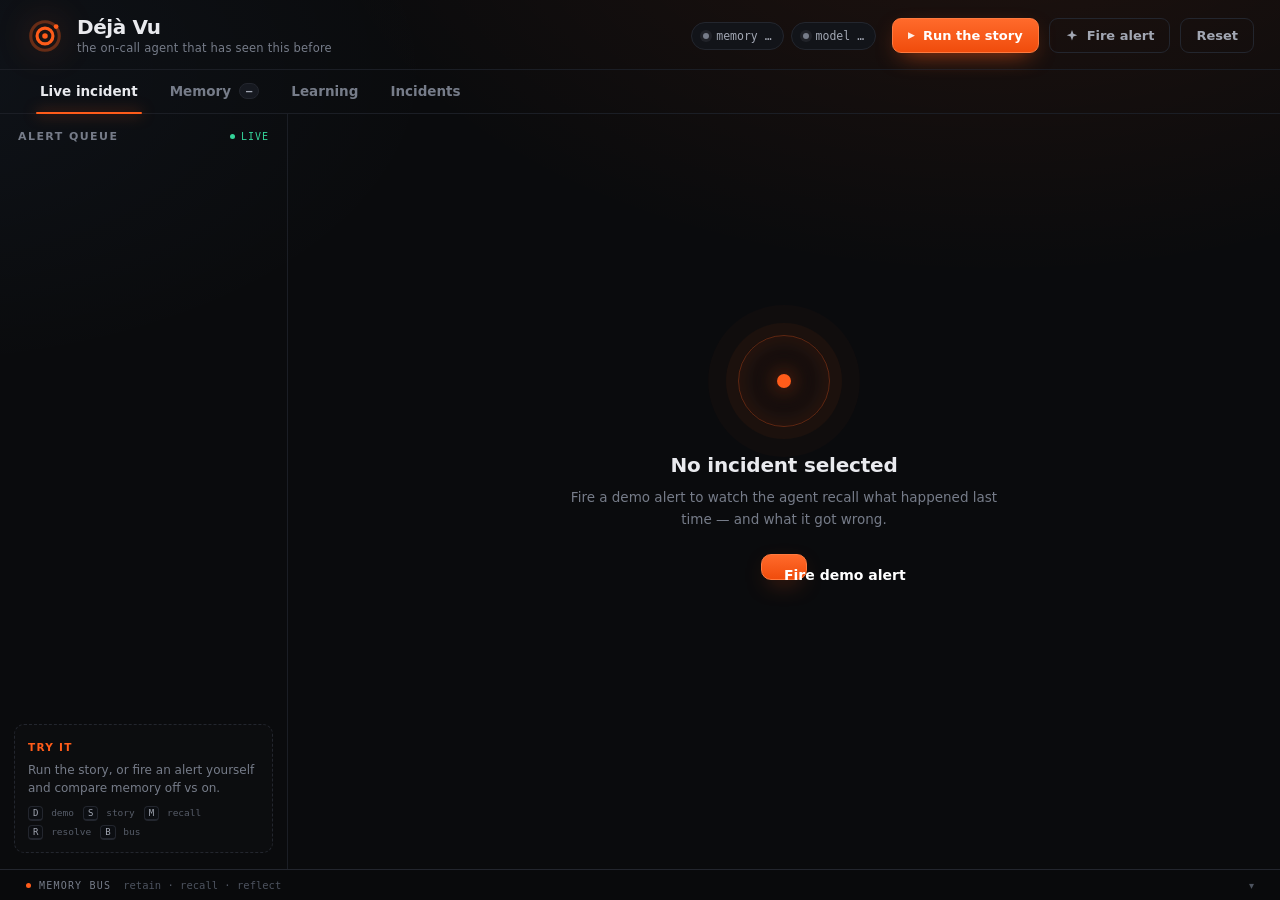
==== static/index.html @ 2efa7699 "Déjà Vu: on-call agent with Hindsight memory, Band bridge, full submission pack" ====
<!doctype html>
<html lang="en">
<head>
<meta charset="utf-8" />
<meta name="viewport" content="width=device-width, initial-scale=1" />
<title>Déjà Vu — the on-call agent that has seen this before</title>
<meta name="description" content="Incident memory with receipts: recall what fixed it, what failed, and why this time is different." />
<link rel="stylesheet" href="/static/style.css" />
<link rel="icon" href="data:image/svg+xml,<svg xmlns='http://www.w3.org/2000/svg' viewBox='0 0 100 100'><circle cx='50' cy='50' r='38' fill='none' stroke='%23ff5c1a' stroke-width='10'/><circle cx='50' cy='50' r='12' fill='%23ff5c1a'/></svg>" />
</head>
<body>
<div class="app">

  <header class="topbar">
    <div class="brand">
      <svg class="mark" viewBox="0 0 48 48" aria-hidden="true">
        <circle cx="24" cy="24" r="18" fill="none" stroke="currentColor" stroke-width="4" opacity=".35"/>
        <circle cx="24" cy="24" r="10" fill="none" stroke="currentColor" stroke-width="4"/>
        <circle cx="24" cy="24" r="3.5" fill="currentColor"/>
        <circle cx="38" cy="12" r="3" fill="currentColor"/>
      </svg>
      <div class="brand-text">
        <h1>Déjà&nbsp;Vu</h1>
        <p>the on-call agent that has seen this before</p>
      </div>
    </div>
    <div class="top-actions">
      <div class="badges">
        <span class="badge" id="memBadge"><i class="dot"></i><span>memory …</span></span>
        <span class="badge" id="llmBadge"><i class="dot"></i><span>model …</span></span>
      </div>
      <button class="btn primary" id="btnStory" title="Plays the whole 60-second story: alert → memory off → memory on → resolve → repeat">
        <span class="play">▶</span> Run the story
      </button>
      <button class="btn ghost" id="btnDemo" title="Fire the demo alert only (D)">
        <svg viewBox="0 0 16 16" width="14" height="14"><path d="M8 1l1.6 4.4L14 7l-4.4 1.6L8 13 6.4 8.6 2 7l4.4-1.6z" fill="currentColor"/></svg>
        Fire alert
      </button>
      <button class="btn ghost" id="btnReset" title="Reset alerts and analyses">Reset</button>
    </div>
  </header>

  <nav class="tabs" id="tabs">
    <button class="tab active" data-tab="live">Live incident</button>
    <button class="tab" data-tab="memory">Memory <span class="count" id="memCount">–</span></button>
    <button class="tab" data-tab="learning">Learning</button>
    <button class="tab" data-tab="incidents">Incidents</button>
  </nav>

  <main>
    <!-- ---------------------------------------------------------------- LIVE -->
    <section class="panel active" id="tab-live">
      <aside class="rail">
        <div class="rail-head">
          <h2>Alert queue</h2>
          <span class="live-pill"><i></i> live</span>
        </div>
        <div id="alertList" class="alert-list"></div>
        <div class="rail-note">
          <strong>Try it</strong>
          <p>Run the story, or fire an alert yourself and compare memory off vs on.</p>
          <div class="keys">
            <span><kbd>D</kbd> demo</span>
            <span><kbd>S</kbd> story</span>
            <span><kbd>M</kbd> recall</span>
            <span><kbd>R</kbd> resolve</span>
            <span><kbd>B</kbd> bus</span>
          </div>
        </div>
      </aside>

      <div class="stage" id="stage">
        <div class="empty" id="emptyState">
          <div class="empty-ring"></div>
          <h2>No incident selected</h2>
          <p>Fire a demo alert to watch the agent recall what happened last time — and what it got wrong.</p>
          <button class="btn primary lg" id="btnDemo2">Fire demo alert</button>
        </div>
      </div>
    </section>

    <!-- -------------------------------------------------------------- MEMORY -->
    <section class="panel page" id="tab-memory">
      <div class="page-head">
        <div>
          <h2>What the agent remembers</h2>
          <p class="sub">Every row is a real retained incident. Outcome, engineer and time are attached, so a fix can be audited — not just suggested.</p>
        </div>
        <div class="searchbox">
          <svg viewBox="0 0 20 20" width="16" height="16"><circle cx="9" cy="9" r="6" fill="none" stroke="currentColor" stroke-width="1.8"/><path d="M13.5 13.5L18 18" stroke="currentColor" stroke-width="1.8" stroke-linecap="round"/></svg>
          <input id="memSearch" placeholder="Search memories: pool, DNS, certificate…" autocomplete="off" />
        </div>
      </div>
      <div class="stat-row" id="memStats"></div>
      <div class="memory-grid" id="memoryGrid"></div>
    </section>

    <!-- ------------------------------------------------------------ LEARNING -->
    <section class="panel page" id="tab-learning">
      <div class="page-head">
        <div>
          <h2>The learning curve</h2>
          <p class="sub">A replay over the seeded corpus: at each incident, the agent may only use memories that existed <em>before</em> it. No future knowledge, no LLM.</p>
        </div>
        <span class="badge neutral" id="replayBadge">computing…</span>
      </div>
      <div class="stat-row" id="learnStats"></div>
      <div class="card chart-card">
        <div class="chart-head">
          <h3>Top-1 accuracy as memory grows</h3>
          <div class="legend"><span class="lg ok"></span> correct <span class="lg bad"></span> missed</div>
        </div>
        <div id="chart"></div>
      </div>
      <div class="two-col">
        <div class="card">
          <h3 class="good">Where memory helped</h3>
          <div id="sampleRight" class="samples"></div>
        </div>
        <div class="card">
          <h3 class="bad">Where it did not — first time we had ever seen it</h3>
          <div id="sampleWrong" class="samples"></div>
        </div>
      </div>
    </section>

    <!-- ----------------------------------------------------------- INCIDENTS -->
    <section class="panel page" id="tab-incidents">
      <div class="page-head">
        <div>
          <h2>The incident corpus</h2>
          <p class="sub">34 synthetic incidents across 4 services over 90 days, designed so failure classes recur and the agent can actually learn.</p>
        </div>
      </div>
      <div class="card table-card">
        <table class="table" id="incTable">
          <thead><tr><th>Incident</th><th>Date</th><th>Service</th><th>What happened</th><th>Cause class</th><th>Outcome</th><th class="r">Time</th></tr></thead>
          <tbody></tbody>
        </table>
      </div>
    </section>
  </main>

  <footer class="bus">
    <button class="bus-head" id="busToggle">
      <span class="bus-title"><i class="pulse"></i> Memory bus</span>
      <span class="bus-meta" id="busMeta">retain · recall · reflect</span>
      <span class="chev">▾</span>
    </button>
    <div class="bus-body" id="busBody">
      <div class="bus-log" id="busLog"></div>
    </div>
  </footer>
</div>

<!-- resolve modal -->
<div class="modal-wrap hidden" id="modalWrap">
  <div class="modal">
    <div class="modal-head">
      <h3>Teach the agent what actually fixed it</h3>
      <button class="icon-btn" id="modalClose" aria-label="Close">✕</button>
    </div>
    <p class="modal-sub">This is retained as a new memory, with your name and the time it took. The next alert with this fingerprint gets the answer instantly.</p>
    <form id="resolveForm">
      <label>Root cause<input name="root_cause" required /></label>
      <label>Fix applied<input name="fix" required /></label>
      <div class="form-row">
        <label>Your name<input name="engineer" value="Abinivesh M" required /></label>
        <label>Minutes to resolve<input name="minutes" type="number" min="1" max="600" value="6" required /></label>
      </div>
      <label>Outcome
        <select name="outcome">
          <option value="resolved">Resolved — the fix held</option>
          <option value="recurred">Recurred — it came back</option>
        </select>
      </label>
      <input type="hidden" name="alert_id" />
      <input type="hidden" name="cause_class" />
      <div class="modal-actions">
        <button type="button" class="btn ghost" id="modalCancel">Cancel</button>
        <button type="submit" class="btn primary" id="resolveSubmit">Retain this lesson</button>
      </div>
    </form>
  </div>
</div>

<div class="toasts" id="toasts"></div>
<script src="/static/app.js"></script>
</body>
</html>
---- static/style.css ----
/* ==========================================================================
   Déjà Vu — incident memory with receipts
   Dark, editorial, built to be readable on a projector.
   ========================================================================== */

:root {
  --bg: #0a0b0d;
  --bg-soft: #0e1013;
  --panel: #121419;
  --panel-2: #161920;
  --line: #23262e;
  --line-soft: #1b1e25;
  --text: #e9eaee;
  --text-dim: #a2a7b3;
  --muted: #767c89;
  --accent: #ff5c1a;
  --accent-soft: rgba(255, 92, 26, 0.12);
  --accent-line: rgba(255, 92, 26, 0.35);
  --good: #34d399;
  --good-soft: rgba(52, 211, 153, 0.12);
  --bad: #ff5468;
  --bad-soft: rgba(255, 84, 104, 0.12);
  --warn: #f5b544;
  --warn-soft: rgba(245, 181, 68, 0.1);
  --blue: #6aa8ff;
  --mono: "Cascadia Mono", "JetBrains Mono", Consolas, "SF Mono", ui-monospace, monospace;
  --sans: "Segoe UI", system-ui, -apple-system, Inter, Roboto, sans-serif;
  --r: 14px;
  --shadow: 0 24px 60px -24px rgba(0, 0, 0, 0.9);
}

* { box-sizing: border-box; }

html, body {
  margin: 0;
  height: 100%;
  background: var(--bg);
  color: var(--text);
  font-family: var(--sans);
  font-size: 15px;
  -webkit-font-smoothing: antialiased;
}

body {
  background:
    radial-gradient(1100px 620px at 78% -12%, rgba(255, 92, 26, 0.09), transparent 62%),
    radial-gradient(900px 500px at -8% 8%, rgba(106, 168, 255, 0.05), transparent 60%),
    var(--bg);
  overflow: hidden;
}

::selection { background: rgba(255, 92, 26, 0.32); }

::-webkit-scrollbar { width: 10px; height: 10px; }
::-webkit-scrollbar-track { background: transparent; }
::-webkit-scrollbar-thumb { background: #262a33; border-radius: 8px; border: 2px solid var(--bg); }
::-webkit-scrollbar-thumb:hover { background: #343945; }

.app {
  display: flex;
  flex-direction: column;
  height: 100vh;
  max-width: 1680px;
  margin: 0 auto;
}

/* ---------------------------------------------------------------- topbar */

.topbar {
  display: flex;
  align-items: center;
  justify-content: space-between;
  gap: 24px;
  padding: 16px 26px 14px;
  border-bottom: 1px solid var(--line-soft);
  flex: 0 0 auto;
}

.brand { display: flex; align-items: center; gap: 13px; }

.mark {
  width: 38px;
  height: 38px;
  color: var(--accent);
  flex: 0 0 auto;
  filter: drop-shadow(0 0 18px rgba(255, 92, 26, 0.45));
}

.brand-text h1 {
  margin: 0;
  font-size: 20px;
  font-weight: 650;
  letter-spacing: -0.02em;
  line-height: 1.1;
}

.brand-text p {
  margin: 3px 0 0;
  font-size: 11.5px;
  color: var(--muted);
  letter-spacing: 0.02em;
}

.top-actions { display: flex; align-items: center; gap: 10px; }

.badges { display: flex; gap: 7px; margin-right: 6px; }

.badge {
  display: inline-flex;
  align-items: center;
  gap: 7px;
  padding: 6px 11px;
  border: 1px solid var(--line);
  border-radius: 999px;
  background: var(--panel);
  font-size: 11.5px;
  font-family: var(--mono);
  color: var(--text-dim);
  white-space: nowrap;
}

.badge .dot {
  width: 6px;
  height: 6px;
  border-radius: 50%;
  background: var(--muted);
  box-shadow: 0 0 0 3px rgba(118, 124, 137, 0.14);
}

.badge.ok .dot { background: var(--good); box-shadow: 0 0 0 3px rgba(52, 211, 153, 0.16); }
.badge.ok { color: #b7f0d7; border-color: rgba(52, 211, 153, 0.3); }
.badge.warn .dot { background: var(--warn); box-shadow: 0 0 0 3px rgba(245, 181, 68, 0.16); }
.badge.warn { color: #f7d9a0; border-color: rgba(245, 181, 68, 0.3); }
.badge.bad .dot { background: var(--bad); box-shadow: 0 0 0 3px rgba(255, 84, 104, 0.16); }
.badge.bad { color: #ffc0c7; border-color: rgba(255, 84, 104, 0.32); }
.badge.neutral { color: var(--text-dim); }

/* ---------------------------------------------------------------- buttons */

.btn {
  display: inline-flex;
  align-items: center;
  gap: 8px;
  border: 1px solid var(--line);
  background: var(--panel-2);
  color: var(--text);
  padding: 9px 15px;
  border-radius: 9px;
  font-size: 13px;
  font-weight: 550;
  font-family: inherit;
  cursor: pointer;
  transition: background 0.16s ease, border-color 0.16s ease, transform 0.08s ease, box-shadow 0.2s ease;
  white-space: nowrap;
}

.btn:hover { background: #1c2029; border-color: #2f3440; }
.btn:active { transform: translateY(1px); }
.btn:disabled { opacity: 0.45; cursor: not-allowed; transform: none; }

.btn.primary {
  background: linear-gradient(180deg, #ff6a2b, #f04c0c);
  border-color: #ff7a3f;
  color: #fff;
  box-shadow: 0 8px 24px -10px rgba(255, 92, 26, 0.85);
}

.btn.primary:hover { background: linear-gradient(180deg, #ff7b41, #fb5a17); border-color: #ff8b57; }

.btn.ghost { background: transparent; color: var(--text-dim); }
.btn.ghost:hover { background: var(--panel); color: var(--text); }

.btn.lg { padding: 12px 22px; font-size: 14px; border-radius: 10px; }

.btn.subtle {
  background: transparent;
  border-color: transparent;
  color: var(--muted);
  padding: 6px 9px;
  font-size: 12px;
}
.btn.subtle:hover { color: var(--text); background: var(--panel-2); }

.icon-btn {
  background: transparent;
  border: 1px solid transparent;
  color: var(--muted);
  width: 30px;
  height: 30px;
  border-radius: 8px;
  cursor: pointer;
  font-size: 14px;
  line-height: 1;
}
.icon-btn:hover { background: var(--panel-2); color: var(--text); }

/* ------------------------------------------------------------------ tabs */

.tabs {
  display: flex;
  gap: 4px;
  padding: 0 26px;
  border-bottom: 1px solid var(--line-soft);
  flex: 0 0 auto;
}

.tab {
  position: relative;
  background: none;
  border: 0;
  color: var(--muted);
  font-family: inherit;
  font-size: 13.5px;
  font-weight: 550;
  padding: 13px 14px 14px;
  cursor: pointer;
  display: flex;
  align-items: center;
  gap: 8px;
  transition: color 0.15s ease;
}

.tab:hover { color: var(--text-dim); }

.tab.active { color: var(--text); }

.tab.active::after {
  content: "";
  position: absolute;
  left: 10px;
  right: 10px;
  bottom: -1px;
  height: 2px;
  border-radius: 2px;
  background: var(--accent);
  box-shadow: 0 0 14px rgba(255, 92, 26, 0.7);
}

.tab .count {
  font-family: var(--mono);
  font-size: 10.5px;
  background: var(--panel-2);
  border: 1px solid var(--line);
  color: var(--text-dim);
  padding: 1px 6px;
  border-radius: 999px;
}

/* ----------------------------------------------------------------- panels */

main { flex: 1 1 auto; min-height: 0; position: relative; }

.panel { display: none; height: 100%; min-height: 0; }
.panel.active { display: flex; }

.panel.page {
  display: none;
  flex-direction: column;
  overflow-y: auto;
  padding: 22px 26px 30px;
  gap: 16px;
}
.panel.page.active { display: flex; }

/* -------------------------------------------------------------- live rail */

.rail {
  width: 288px;
  flex: 0 0 288px;
  border-right: 1px solid var(--line-soft);
  display: flex;
  flex-direction: column;
  min-height: 0;
}

.rail-head {
  display: flex;
  align-items: center;
  justify-content: space-between;
  padding: 16px 18px 12px;
}

.rail-head h2 {
  margin: 0;
  font-size: 11px;
  letter-spacing: 0.13em;
  text-transform: uppercase;
  color: var(--muted);
  font-weight: 600;
}

.live-pill {
  display: inline-flex;
  align-items: center;
  gap: 6px;
  font-family: var(--mono);
  font-size: 10px;
  letter-spacing: 0.1em;
  text-transform: uppercase;
  color: var(--good);
}
.live-pill i {
  width: 5px; height: 5px; border-radius: 50%;
  background: var(--good);
  animation: blink 1.8s ease-in-out infinite;
}

@keyframes blink {
  0%, 100% { opacity: 1; box-shadow: 0 0 0 0 rgba(52, 211, 153, 0.5); }
  50% { opacity: 0.45; box-shadow: 0 0 0 4px rgba(52, 211, 153, 0); }
}

.alert-list {
  flex: 1 1 auto;
  overflow-y: auto;
  padding: 0 10px 10px;
  display: flex;
  flex-direction: column;
  gap: 5px;
}

.alert-item {
  text-align: left;
  border: 1px solid transparent;
  background: transparent;
  border-radius: 10px;
  padding: 10px 11px;
  cursor: pointer;
  display: flex;
  flex-direction: column;
  gap: 4px;
  font-family: inherit;
  color: var(--text);
  transition: background 0.14s ease, border-color 0.14s ease;
}

.alert-item:hover { background: var(--panel); border-color: var(--line-soft); }
.alert-item.active { background: var(--panel-2); border-color: #2e333f; }

.alert-item .ai-top {
  display: flex;
  align-items: center;
  gap: 7px;
  font-family: var(--mono);
  font-size: 10.5px;
  color: var(--muted);
}

.alert-item .ai-title {
  font-size: 12.8px;
  line-height: 1.35;
  color: var(--text-dim);
  overflow: hidden;
  text-overflow: ellipsis;
  white-space: nowrap;
}
.alert-item.active .ai-title { color: var(--text); }

.sev {
  font-family: var(--mono);
  font-size: 9.5px;
  letter-spacing: 0.06em;
  padding: 2px 5px;
  border-radius: 4px;
  border: 1px solid;
}
.sev.SEV-1 { color: #ff9aa5; border-color: rgba(255, 84, 104, 0.4); background: var(--bad-soft); }
.sev.SEV-2 { color: #f7cf8d; border-color: rgba(245, 181, 68, 0.35); background: var(--warn-soft); }
.sev.SEV-3 { color: var(--text-dim); border-color: var(--line); background: var(--panel); }

.status-dot {
  width: 5px; height: 5px; border-radius: 50%;
  background: var(--accent);
  margin-left: auto;
  flex: 0 0 auto;
}
.status-dot.resolved { background: var(--good); }

.rail-note {
  margin: 8px 14px 16px;
  padding: 12px 13px;
  border: 1px dashed var(--line);
  border-radius: 10px;
  background: rgba(255, 255, 255, 0.012);
}
.rail-note strong {
  font-size: 10.5px;
  letter-spacing: 0.12em;
  text-transform: uppercase;
  color: var(--accent);
}
.rail-note p {
  margin: 6px 0 0;
  font-size: 12px;
  line-height: 1.5;
  color: var(--muted);
}

/* ------------------------------------------------------------------ stage */

.stage {
  flex: 1 1 auto;
  min-width: 0;
  overflow-y: auto;
  padding: 22px 26px 90px;
}

.empty {
  height: 100%;
  min-height: 380px;
  display: flex;
  flex-direction: column;
  align-items: center;
  justify-content: center;
  text-align: center;
  gap: 4px;
}

.empty-ring {
  width: 92px;
  height: 92px;
  border-radius: 50%;
  border: 1px solid rgba(255, 92, 26, 0.35);
  box-shadow:
    0 0 0 12px rgba(255, 92, 26, 0.05),
    0 0 0 30px rgba(255, 92, 26, 0.025),
    0 0 42px rgba(255, 92, 26, 0.18) inset;
  margin-bottom: 22px;
  position: relative;
  animation: breathe 3.6s ease-in-out infinite;
}

.empty-ring::after {
  content: "";
  position: absolute;
  inset: 38px;
  border-radius: 50%;
  background: var(--accent);
  box-shadow: 0 0 22px rgba(255, 92, 26, 0.9);
}

@keyframes breathe {
  0%, 100% { transform: scale(1); opacity: 0.9; }
  50% { transform: scale(1.05); opacity: 1; }
}

.empty h2 { margin: 0; font-size: 20px; font-weight: 600; letter-spacing: -0.01em; }
.empty p {
  margin: 6px 0 20px;
  max-width: 430px;
  color: var(--muted);
  font-size: 13.5px;
  line-height: 1.6;
}

/* ---------------------------------------------------------- alert summary */

.alert-summary {
  border: 1px solid var(--line);
  border-radius: var(--r);
  background: linear-gradient(180deg, var(--panel-2), var(--panel));
  padding: 18px 20px;
  margin-bottom: 16px;
  box-shadow: var(--shadow);
}

.as-top {
  display: flex;
  align-items: center;
  gap: 10px;
  flex-wrap: wrap;
  margin-bottom: 8px;
}

.as-id { font-family: var(--mono); font-size: 11px; color: var(--muted); }

.as-title {
  margin: 0 0 8px;
  font-size: 20px;
  font-weight: 620;
  letter-spacing: -0.015em;
  line-height: 1.3;
}

.as-body {
  margin: 0;
  font-size: 13.2px;
  line-height: 1.6;
  color: var(--text-dim);
  max-width: 980px;
}

.sig-row {
  display: flex;
  flex-wrap: wrap;
  gap: 6px;
  margin-top: 13px;
}

.sig {
  font-family: var(--mono);
  font-size: 11px;
  color: var(--text-dim);
  background: #0c0e12;
  border: 1px solid var(--line-soft);
  border-radius: 6px;
  padding: 4px 8px;
}
.sig b { color: var(--text); font-weight: 600; }

/* ------------------------------------------------------------------ split */

.split {
  display: grid;
  grid-template-columns: 1fr 1.35fr;
  gap: 16px;
  align-items: stretch;
}

.mode-col {
  border: 1px solid var(--line);
  border-radius: var(--r);
  background: var(--panel);
  overflow: hidden;
  display: flex;
  flex-direction: column;
  min-height: 440px;
}

@media (max-width: 1180px) {
  .split { grid-template-columns: 1fr; }
  .rail { width: 250px; flex-basis: 250px; }
}

.mode-col.on {
  border-color: rgba(255, 92, 26, 0.4);
  box-shadow: 0 0 0 1px rgba(255, 92, 26, 0.08), 0 30px 70px -40px rgba(255, 92, 26, 0.5);
}

.mode-head {
  display: flex;
  align-items: center;
  gap: 10px;
  padding: 13px 16px;
  border-bottom: 1px solid var(--line-soft);
  background: rgba(255, 255, 255, 0.014);
}

.mode-tag {
  font-family: var(--mono);
  font-size: 9.5px;
  letter-spacing: 0.1em;
  text-transform: uppercase;
  padding: 3px 7px;
  border-radius: 5px;
  border: 1px solid var(--line);
  color: var(--muted);
  background: #0c0e12;
}

.mode-col.on .mode-tag {
  color: #ffb591;
  border-color: rgba(255, 92, 26, 0.4);
  background: var(--accent-soft);
}

.mode-title { font-size: 13px; font-weight: 600; }
.mode-sub { font-size: 11.5px; color: var(--muted); margin-left: auto; font-family: var(--mono); }

.mode-body { padding: 16px; display: flex; flex-direction: column; gap: 14px; }

.run-wrap {
  display: flex;
  flex-direction: column;
  align-items: center;
  justify-content: center;
  gap: 10px;
  padding: 44px 20px;
  text-align: center;
  flex: 1 1 auto;
}

.run-wrap p {
  margin: 0;
  font-size: 12.5px;
  color: var(--muted);
  max-width: 260px;
  line-height: 1.55;
}

/* ------------------------------------------------------------- hypothesis */

.hyp-label {
  font-family: var(--mono);
  font-size: 9.5px;
  letter-spacing: 0.14em;
  text-transform: uppercase;
  color: var(--muted);
  margin-bottom: 7px;
}

.hyp-title {
  margin: 0;
  font-size: 19px;
  font-weight: 630;
  line-height: 1.3;
  letter-spacing: -0.015em;
}

.mode-col.on .hyp-title { color: #fff; }

.conf-row {
  display: flex;
  align-items: center;
  gap: 10px;
  margin-top: 12px;
}

.conf-bar {
  flex: 1 1 auto;
  height: 5px;
  border-radius: 999px;
  background: #1b1f26;
  overflow: hidden;
}

.conf-fill {
  height: 100%;
  border-radius: 999px;
  background: linear-gradient(90deg, #ff8a3d, var(--accent));
  box-shadow: 0 0 12px rgba(255, 92, 26, 0.6);
  transition: width 0.6s cubic-bezier(0.2, 0.8, 0.2, 1);
}

.conf-num {
  font-family: var(--mono);
  font-size: 12px;
  color: #ffb591;
  min-width: 34px;
  text-align: right;
}

.meta-chips {
  display: flex;
  flex-wrap: wrap;
  gap: 6px;
  margin-top: 10px;
}

.chip {
  display: inline-flex;
  align-items: center;
  gap: 5px;
  font-family: var(--mono);
  font-size: 10.5px;
  color: var(--text-dim);
  border: 1px solid var(--line);
  background: #0c0e12;
  border-radius: 6px;
  padding: 4px 7px;
}

.chip.good { color: #9defc9; border-color: rgba(52, 211, 153, 0.28); background: var(--good-soft); }
.chip.warn { color: #f7d9a0; border-color: rgba(245, 181, 68, 0.3); background: var(--warn-soft); }
.chip.bad { color: #ffb3bd; border-color: rgba(255, 84, 104, 0.3); background: var(--bad-soft); }

.narrative {
  font-size: 13.4px;
  line-height: 1.68;
  color: var(--text-dim);
  margin: 0;
  padding-left: 12px;
  border-left: 2px solid rgba(255, 92, 26, 0.35);
}

.narrative em { color: var(--text); font-style: normal; font-weight: 550; }

.first-action {
  border: 1px solid rgba(255, 92, 26, 0.32);
  background: linear-gradient(180deg, rgba(255, 92, 26, 0.1), rgba(255, 92, 26, 0.03));
  border-radius: 10px;
  padding: 12px 13px;
}

.fa-label {
  display: flex;
  align-items: center;
  gap: 6px;
  font-family: var(--mono);
  font-size: 9.5px;
  letter-spacing: 0.12em;
  text-transform: uppercase;
  color: #ff9c6b;
  margin-bottom: 6px;
}

.fa-text { font-size: 13.6px; line-height: 1.5; color: #ffe7db; }

.section-title {
  font-family: var(--mono);
  font-size: 9.5px;
  letter-spacing: 0.14em;
  text-transform: uppercase;
  color: var(--muted);
  margin: 4px 0 0;
  display: flex;
  align-items: center;
  gap: 8px;
}

.section-title::after {
  content: "";
  flex: 1 1 auto;
  height: 1px;
  background: var(--line-soft);
}

/* ---------------------------------------------------------------- generic */

.off-card {
  border: 1px solid var(--line-soft);
  border-radius: 10px;
  padding: 13px;
  background: #0c0e12;
}

.off-list { margin: 10px 0 0; padding: 0; list-style: none; display: flex; flex-direction: column; gap: 9px; }

.off-list li {
  font-size: 12.8px;
  line-height: 1.5;
  color: var(--muted);
  padding-left: 18px;
  position: relative;
}

.off-list li::before {
  content: "";
  position: absolute;
  left: 5px;
  top: 7px;
  width: 4px;
  height: 4px;
  border-radius: 50%;
  background: #3a404c;
}

.verdict {
  display: flex;
  align-items: center;
  gap: 8px;
  margin-top: 14px;
  padding: 10px 12px;
  border-radius: 9px;
  font-size: 12.5px;
  line-height: 1.45;
  border: 1px solid var(--bad-soft);
  background: rgba(255, 84, 104, 0.06);
  color: #ffc2ca;
}

.verdict.good {
  border-color: rgba(52, 211, 153, 0.28);
  background: var(--good-soft);
  color: #a9f0d3;
}

/* ---------------------------------------------------------------- receipts */

.receipts { display: flex; flex-direction: column; gap: 8px; }

.receipt {
  border: 1px solid var(--line-soft);
  border-radius: 10px;
  background: #0c0e12;
  padding: 10px 12px;
  display: grid;
  grid-template-columns: auto 1fr auto;
  gap: 4px 12px;
  align-items: center;
  transition: border-color 0.15s ease, background 0.15s ease;
}

.receipt:hover { border-color: #2e3440; background: #0f1217; }

.receipt .rid {
  font-family: var(--mono);
  font-size: 11px;
  color: #ffb591;
  white-space: nowrap;
}

.receipt .rcause {
  font-size: 12.6px;
  color: var(--text);
  overflow: hidden;
  text-overflow: ellipsis;
  white-space: nowrap;
}

.receipt .rscore {
  font-family: var(--mono);
  font-size: 10.5px;
  color: var(--muted);
  white-space: nowrap;
}

.receipt .rmeta {
  grid-column: 2 / -1;
  font-family: var(--mono);
  font-size: 10.5px;
  color: var(--muted);
  display: flex;
  gap: 10px;
  flex-wrap: wrap;
}

.receipt .rmeta .ok { color: var(--good); }
.receipt .rmeta .no { color: var(--bad); }
.receipt .rmeta .stale { color: var(--warn); }

.receipt-row {
  display: flex;
  align-items: baseline;
  gap: 4px;
  font-size: 11.5px;
  color: var(--text-dim);
  padding: 7px 0;
  border-bottom: 1px dashed var(--line-soft);
}
.receipt-row:last-child { border-bottom: 0; }
.receipt-row .rlabel {
  font-family: var(--mono);
  font-size: 9.5px;
  letter-spacing: 0.1em;
  text-transform: uppercase;
  color: var(--muted);
  min-width: 74px;
}

/* ------------------------------------------------------------- timeline */

.timeline {
  position: relative;
  height: 34px;
  margin: 10px 2px 12px;
}

.tl-line {
  position: absolute;
  left: 0;
  right: 0;
  top: 12px;
  height: 1px;
  background: linear-gradient(90deg, #23262e, #2f3540);
}

.tl-dot {
  position: absolute;
  top: 8.5px;
  width: 7px;
  height: 7px;
  border-radius: 50%;
  transform: translateX(-50%);
  border: 1.5px solid #0c0e12;
}
.tl-dot.ok { background: var(--good); box-shadow: 0 0 8px rgba(52, 211, 153, 0.45); }
.tl-dot.warn { background: var(--warn); box-shadow: 0 0 8px rgba(245, 181, 68, 0.45); }

.tl-now {
  position: absolute;
  top: 6px;
  width: 1px;
  height: 13px;
  background: var(--accent);
  transform: translateX(-1px);
  box-shadow: 0 0 10px rgba(255, 92, 26, 0.8);
}

.tl-label {
  position: absolute;
  top: 20px;
  font-family: var(--mono);
  font-size: 8.5px;
  color: #565c68;
  white-space: nowrap;
}
.tl-label.start { left: 0; }
.tl-label.end { right: 0; color: #ff9c6b; }

.tl-mid {
  position: absolute;
  right: 0;
  top: -3px;
  font-family: var(--mono);
  font-size: 8.5px;
  color: #4d535f;
}

/* ------------------------------------------------------------ contradiction */

.contradiction {
  border: 1px solid rgba(245, 181, 68, 0.32);
  background: linear-gradient(180deg, rgba(245, 181, 68, 0.09), rgba(245, 181, 68, 0.02));
  border-radius: 10px;
  padding: 12px 13px;
}

.cd-head {
  display: flex;
  align-items: center;
  gap: 7px;
  font-family: var(--mono);
  font-size: 9.5px;
  letter-spacing: 0.12em;
  text-transform: uppercase;
  color: #f7cf8d;
  margin-bottom: 7px;
}

.cd-title { font-size: 12.8px; line-height: 1.55; color: #ffe9c4; }
.cd-title b { color: #fff; font-weight: 600; }

.cd-note {
  margin-top: 8px;
  font-size: 11.8px;
  line-height: 1.55;
  color: #c9b48d;
}

/* ----------------------------------------------------------------- avoid */

.avoid-card {
  border: 1px solid rgba(255, 84, 104, 0.28);
  background: rgba(255, 84, 104, 0.05);
  border-radius: 10px;
  padding: 12px 13px;
}

.avoid-card .cd-head { color: #ffb3bd; }
.avoid-card p { margin: 0; font-size: 12.6px; line-height: 1.55; color: #ffd3d8; }

/* ------------------------------------------------------------------ steps */

.steps { display: flex; flex-direction: column; gap: 0; }

.step {
  display: grid;
  grid-template-columns: 22px 1fr;
  gap: 0 12px;
  padding-bottom: 14px;
  position: relative;
}

.step:last-child { padding-bottom: 0; }

.step .num {
  width: 22px;
  height: 22px;
  border-radius: 50%;
  border: 1px solid var(--line);
  background: var(--panel-2);
  color: var(--muted);
  font-family: var(--mono);
  font-size: 10px;
  display: flex;
  align-items: center;
  justify-content: center;
  position: relative;
  z-index: 1;
}

.step:not(:last-child)::before {
  content: "";
  position: absolute;
  left: 10.5px;
  top: 22px;
  bottom: 0;
  width: 1px;
  background: var(--line-soft);
}

.step .st-text { font-size: 12.9px; line-height: 1.5; padding-top: 1px; }
.step .st-why {
  margin-top: 3px;
  font-size: 11.6px;
  line-height: 1.5;
  color: var(--muted);
}
.step .st-src {
  display: inline-block;
  margin-top: 5px;
  font-family: var(--mono);
  font-size: 10px;
  color: #ffb591;
  background: var(--accent-soft);
  border: 1px solid rgba(255, 92, 26, 0.25);
  border-radius: 5px;
  padding: 2px 6px;
}

/* ------------------------------------------------------------------ trace */

.trace {
  display: flex;
  flex-wrap: wrap;
  gap: 6px;
  align-items: center;
  font-family: var(--mono);
  font-size: 10px;
  color: var(--muted);
  border-top: 1px solid var(--line-soft);
  padding-top: 11px;
}

.trace .tr {
  display: inline-flex;
  align-items: center;
  gap: 5px;
  padding: 3px 7px;
  border-radius: 5px;
  background: #0c0e12;
  border: 1px solid var(--line-soft);
}
.trace .tr b { color: var(--text-dim); font-weight: 500; }
.trace .arr { color: #3a404c; }

/* ------------------------------------------------------------- page heads */

.page-head {
  display: flex;
  align-items: flex-end;
  justify-content: space-between;
  gap: 20px;
  flex-wrap: wrap;
}

.page-head h2 { margin: 0; font-size: 21px; font-weight: 620; letter-spacing: -0.02em; }

.sub {
  margin: 6px 0 0;
  font-size: 13.2px;
  line-height: 1.6;
  color: var(--muted);
  max-width: 760px;
}

.sub em { color: var(--text-dim); font-style: normal; }

.searchbox {
  display: flex;
  align-items: center;
  gap: 8px;
  border: 1px solid var(--line);
  background: var(--panel);
  border-radius: 9px;
  padding: 0 12px;
  min-width: 300px;
  color: var(--muted);
}
.searchbox:focus-within { border-color: var(--accent-line); box-shadow: 0 0 0 3px rgba(255, 92, 26, 0.08); }
.searchbox input {
  flex: 1 1 auto;
  background: none;
  border: 0;
  outline: 0;
  color: var(--text);
  font-family: inherit;
  font-size: 13px;
  padding: 10px 0;
}
.searchbox input::placeholder { color: #5c626e; }

/* ------------------------------------------------------------------ stats */

.stat-row {
  display: grid;
  grid-template-columns: repeat(auto-fit, minmax(150px, 1fr));
  gap: 10px;
}

.stat {
  border: 1px solid var(--line-soft);
  background: var(--panel);
  border-radius: 11px;
  padding: 13px 15px;
}

.stat .s-label {
  font-family: var(--mono);
  font-size: 9.5px;
  letter-spacing: 0.12em;
  text-transform: uppercase;
  color: var(--muted);
}

.stat .s-value {
  font-size: 24px;
  font-weight: 620;
  letter-spacing: -0.02em;
  margin-top: 5px;
  line-height: 1;
}
.stat .s-value small { font-size: 12px; font-weight: 500; color: var(--muted); margin-left: 3px; letter-spacing: 0; }
.stat .s-value.accent { color: var(--accent); }
.stat .s-value.good { color: var(--good); }
.stat .s-note { font-size: 11px; color: var(--muted); margin-top: 6px; }

/* ----------------------------------------------------------------- memory */

.memory-grid {
  display: grid;
  grid-template-columns: repeat(auto-fill, minmax(320px, 1fr));
  gap: 10px;
}

.mem-card {
  border: 1px solid var(--line-soft);
  background: var(--panel);
  border-radius: 11px;
  padding: 13px 14px;
  display: flex;
  flex-direction: column;
  gap: 8px;
  transition: border-color 0.15s ease, transform 0.15s ease;
}

.mem-card:hover { border-color: #2e3440; transform: translateY(-1px); }

.mc-top {
  display: flex;
  align-items: center;
  gap: 8px;
  font-family: var(--mono);
  font-size: 10.5px;
  color: var(--muted);
}

.mc-cause { font-size: 13.4px; font-weight: 570; line-height: 1.4; }

.mc-fix {
  font-size: 12.3px;
  line-height: 1.5;
  color: var(--muted);
  display: -webkit-box;
  -webkit-line-clamp: 2;
  -webkit-box-orient: vertical;
  overflow: hidden;
}

.mc-foot {
  display: flex;
  align-items: center;
  gap: 8px;
  flex-wrap: wrap;
  font-family: var(--mono);
  font-size: 10.5px;
  color: var(--muted);
  margin-top: 2px;
}

.mc-foot .who { color: var(--text-dim); }

/* ------------------------------------------------------------------- card */

.card {
  border: 1px solid var(--line-soft);
  background: var(--panel);
  border-radius: var(--r);
  padding: 16px 18px;
}

.card h3 {
  margin: 0 0 12px;
  font-size: 13px;
  font-weight: 600;
  letter-spacing: -0.005em;
}
.card h3.good { color: #9defc9; }
.card h3.bad { color: #ffb3bd; }

.two-col { display: grid; grid-template-columns: 1fr 1fr; gap: 12px; }
@media (max-width: 900px) { .two-col { grid-template-columns: 1fr; } .searchbox { min-width: 0; width: 100%; } }

.chart-card { padding-bottom: 12px; }

.chart-head {
  display: flex;
  align-items: center;
  justify-content: space-between;
  gap: 16px;
  margin-bottom: 6px;
}
.chart-head h3 { margin: 0; font-size: 13px; font-weight: 600; }

.legend {
  display: flex;
  align-items: center;
  gap: 6px;
  font-family: var(--mono);
  font-size: 10px;
  color: var(--muted);
}

.lg { width: 7px; height: 7px; border-radius: 2px; display: inline-block; }
.lg.ok { background: var(--good); margin-left: 8px; }
.lg.bad { background: var(--bad); margin-left: 8px; }

#chart { width: 100%; }
#chart svg { display: block; width: 100%; height: auto; max-height: 340px; overflow: visible; }

.samples { display: flex; flex-direction: column; gap: 8px; }

.sample {
  border: 1px solid var(--line-soft);
  background: #0c0e12;
  border-radius: 9px;
  padding: 9px 11px;
}
.sample .sm-top {
  display: flex;
  gap: 8px;
  align-items: center;
  font-family: var(--mono);
  font-size: 10px;
  color: var(--muted);
  margin-bottom: 4px;
}
.sample .sm-text { font-size: 12.3px; line-height: 1.45; color: var(--text-dim); }
.sample .sm-text b { color: var(--text); font-weight: 550; }

/* ------------------------------------------------------------------ table */

.table-card { padding: 0; overflow: hidden; }

.table { width: 100%; border-collapse: collapse; font-size: 12.6px; }

.table thead th {
  text-align: left;
  font-family: var(--mono);
  font-size: 9.5px;
  letter-spacing: 0.1em;
  text-transform: uppercase;
  color: var(--muted);
  font-weight: 500;
  padding: 11px 14px;
  border-bottom: 1px solid var(--line);
  background: rgba(255, 255, 255, 0.014);
  position: sticky;
  top: 0;
  backdrop-filter: blur(6px);
  z-index: 1;
}
.table thead th.r { text-align: right; }

.table tbody td {
  padding: 9px 14px;
  border-bottom: 1px solid var(--line-soft);
  color: var(--text-dim);
  vertical-align: middle;
}
.table tbody tr:hover td { background: rgba(255, 255, 255, 0.018); }
.table tbody tr:last-child td { border-bottom: 0; }

.table .tid { font-family: var(--mono); font-size: 11px; color: #ffb591; white-space: nowrap; }
.table .tsvc { font-family: var(--mono); font-size: 11px; color: var(--muted); white-space: nowrap; }
.table .ttitle { color: var(--text); }
.table .tclass { font-size: 11.5px; color: var(--muted); }
.table .r { text-align: right; font-family: var(--mono); font-size: 11px; }

.pill-out {
  font-family: var(--mono);
  font-size: 9.5px;
  letter-spacing: 0.04em;
  padding: 2px 6px;
  border-radius: 4px;
  border: 1px solid;
  white-space: nowrap;
}
.pill-out.resolved { color: #9defc9; border-color: rgba(52, 211, 153, 0.3); background: var(--good-soft); }
.pill-out.recurred { color: #f7d9a0; border-color: rgba(245, 181, 68, 0.3); background: var(--warn-soft); }
.pill-out.made_it_worse { color: #ffb3bd; border-color: rgba(255, 84, 104, 0.3); background: var(--bad-soft); }

/* -------------------------------------------------------------------- bus */

.bus {
  flex: 0 0 auto;
  border-top: 1px solid var(--line);
  background: rgba(10, 11, 13, 0.94);
  backdrop-filter: blur(10px);
  z-index: 20;
}

.bus-head {
  width: 100%;
  display: flex;
  align-items: center;
  gap: 12px;
  background: none;
  border: 0;
  color: var(--text-dim);
  font-family: inherit;
  font-size: 11.5px;
  padding: 9px 26px;
  cursor: pointer;
}
.bus-head:hover { background: rgba(255, 255, 255, 0.02); }

.bus-title {
  display: flex;
  align-items: center;
  gap: 8px;
  font-family: var(--mono);
  font-size: 10px;
  letter-spacing: 0.12em;
  text-transform: uppercase;
  color: var(--muted);
}

.pulse {
  width: 5px;
  height: 5px;
  border-radius: 50%;
  background: var(--accent);
  box-shadow: 0 0 0 0 rgba(255, 92, 26, 0.6);
  animation: busPulse 2.4s infinite;
}

@keyframes busPulse {
  0% { box-shadow: 0 0 0 0 rgba(255, 92, 26, 0.55); }
  70% { box-shadow: 0 0 0 6px rgba(255, 92, 26, 0); }
  100% { box-shadow: 0 0 0 0 rgba(255, 92, 26, 0); }
}

.bus-meta { font-family: var(--mono); font-size: 10.5px; color: #4d535f; }
.chev { margin-left: auto; color: #4d535f; transition: transform 0.2s ease; font-size: 10px; }
.bus.open .chev { transform: rotate(180deg); }

.bus-body {
  max-height: 0;
  overflow: hidden;
  transition: max-height 0.28s ease;
}
.bus.open .bus-body { max-height: 190px; overflow-y: auto; }

.bus-log { padding: 0 20px 12px; display: flex; flex-direction: column; gap: 1px; }

.bus-line {
  display: grid;
  grid-template-columns: 62px 58px 1fr auto;
  gap: 12px;
  font-family: var(--mono);
  font-size: 10.5px;
  padding: 3px 6px;
  border-radius: 4px;
  color: var(--muted);
  align-items: baseline;
}
.bus-line:hover { background: rgba(255, 255, 255, 0.025); }
.bus-line .b-op { color: var(--text-dim); text-transform: uppercase; font-size: 9.5px; letter-spacing: 0.08em; }
.bus-line .b-op.retain { color: #ffb591; }
.bus-line .b-op.recall { color: #8fc4ff; }
.bus-line .b-q { overflow: hidden; text-overflow: ellipsis; white-space: nowrap; color: #5f6673; }
.bus-line .b-meta { color: #4d535f; white-space: nowrap; }
.bus-line .b-meta .hs { color: var(--good); }

/* ------------------------------------------------------------------ modal */

.modal-wrap {
  position: fixed;
  inset: 0;
  background: rgba(5, 6, 8, 0.72);
  backdrop-filter: blur(6px);
  display: flex;
  align-items: center;
  justify-content: center;
  z-index: 100;
  padding: 24px;
  animation: fade 0.16s ease;
}
.modal-wrap.hidden { display: none; }

@keyframes fade { from { opacity: 0; } to { opacity: 1; } }

.modal {
  width: 100%;
  max-width: 480px;
  background: var(--panel);
  border: 1px solid var(--line);
  border-radius: 16px;
  padding: 22px 22px 20px;
  box-shadow: 0 40px 100px -30px #000;
  animation: rise 0.2s cubic-bezier(0.2, 0.8, 0.2, 1);
  max-height: 90vh;
  overflow-y: auto;
}

@keyframes rise {
  from { transform: translateY(10px) scale(0.99); opacity: 0; }
  to { transform: none; opacity: 1; }
}

.modal-head {
  display: flex;
  align-items: flex-start;
  justify-content: space-between;
  gap: 12px;
}
.modal-head h3 { margin: 0; font-size: 16.5px; font-weight: 620; letter-spacing: -0.015em; }

.modal-sub {
  margin: 8px 0 18px;
  font-size: 12.8px;
  line-height: 1.6;
  color: var(--muted);
}

#resolveForm { display: flex; flex-direction: column; gap: 12px; }

#resolveForm label {
  display: flex;
  flex-direction: column;
  gap: 6px;
  font-family: var(--mono);
  font-size: 9.5px;
  letter-spacing: 0.1em;
  text-transform: uppercase;
  color: var(--muted);
}

#resolveForm input,
#resolveForm select {
  background: #0c0e12;
  border: 1px solid var(--line);
  border-radius: 8px;
  padding: 10px 11px;
  color: var(--text);
  font-family: var(--sans);
  font-size: 13.2px;
  outline: 0;
  text-transform: none;
  letter-spacing: normal;
}

#resolveForm input:focus,
#resolveForm select:focus {
  border-color: var(--accent-line);
  box-shadow: 0 0 0 3px rgba(255, 92, 26, 0.09);
}

.form-row { display: grid; grid-template-columns: 1fr 1fr; gap: 10px; }

.modal-actions {
  display: flex;
  justify-content: flex-end;
  gap: 8px;
  margin-top: 6px;
}

/* ----------------------------------------------------------------- toasts */

.toasts {
  position: fixed;
  right: 22px;
  bottom: 56px;
  display: flex;
  flex-direction: column;
  gap: 8px;
  z-index: 120;
  pointer-events: none;
}

.toast {
  border: 1px solid var(--line);
  background: #15181f;
  border-radius: 10px;
  padding: 11px 14px;
  font-size: 12.8px;
  color: var(--text);
  box-shadow: 0 20px 50px -20px #000;
  animation: toastIn 0.24s cubic-bezier(0.2, 0.8, 0.2, 1);
  max-width: 380px;
  display: flex;
  align-items: center;
  gap: 9px;
}
.toast.out { animation: toastOut 0.2s ease forwards; }
.toast .tdot { width: 6px; height: 6px; border-radius: 50%; background: var(--accent); flex: 0 0 auto; }
.toast.good { border-color: rgba(52, 211, 153, 0.35); }
.toast.good .tdot { background: var(--good); }
.toast.bad { border-color: rgba(255, 84, 104, 0.35); }
.toast.bad .tdot { background: var(--bad); }

@keyframes toastIn {
  from { transform: translateY(8px); opacity: 0; }
  to { transform: none; opacity: 1; }
}
@keyframes toastOut {
  to { transform: translateY(6px); opacity: 0; }
}

/* --------------------------------------------------------------- skeleton */

.skeleton {
  border-radius: 8px;
  background: linear-gradient(90deg, #14171d 25%, #1b1f27 37%, #14171d 63%);
  background-size: 400% 100%;
  animation: shimmer 1.3s ease infinite;
}
@keyframes shimmer {
  0% { background-position: 100% 0; }
  100% { background-position: 0 0; }
}

.spinner {
  width: 15px;
  height: 15px;
  border-radius: 50%;
  border: 2px solid rgba(255, 255, 255, 0.16);
  border-top-color: var(--accent);
  animation: spin 0.7s linear infinite;
  flex: 0 0 auto;
}
.btn .spinner { border-top-color: #fff; }
@keyframes spin { to { transform: rotate(360deg); } }

.fade-in { animation: fadeIn 0.3s ease; }
@keyframes fadeIn {
  from { opacity: 0; transform: translateY(4px); }
  to { opacity: 1; transform: none; }
}

.mono { font-family: var(--mono); }
.muted { color: var(--muted); }

/* ==========================================================================
   Interaction layer
   ========================================================================== */

.play {
  font-size: 9px;
  line-height: 1;
  position: relative;
  top: -0.5px;
  color: rgba(255, 255, 255, 0.9);
}

/* ------------------------------------------------------- off/on verdict bar */

.verdict-strip {
  display: grid;
  grid-template-columns: 1fr auto 1.4fr;
  align-items: stretch;
  gap: 10px;
  margin-bottom: 16px;
  border: 1px solid var(--line);
  border-radius: 12px;
  background: linear-gradient(180deg, #111319, #0d0f13);
  padding: 11px 13px;
}

.vs-side { display: flex; flex-direction: column; gap: 2px; min-width: 0; }

.vs-tag {
  font-family: var(--mono);
  font-size: 9px;
  letter-spacing: 0.14em;
  text-transform: uppercase;
  color: var(--muted);
}
.vs-side.on .vs-tag { color: #ff9c6b; }

.vs-text {
  font-size: 13px;
  font-weight: 560;
  color: var(--text-dim);
  overflow: hidden;
  text-overflow: ellipsis;
  white-space: nowrap;
}
.vs-side.on .vs-text { color: #fff; }
.vs-side.off .vs-text { color: #8b909c; text-decoration: line-through; text-decoration-color: rgba(255, 84, 104, 0.55); }

.vs-meta {
  font-family: var(--mono);
  font-size: 10px;
  color: var(--muted);
  overflow: hidden;
  text-overflow: ellipsis;
  white-space: nowrap;
}

.vs-arrow {
  display: flex;
  align-items: center;
  color: var(--accent);
  font-size: 15px;
  padding: 0 4px;
}

@media (max-width: 900px) {
  .verdict-strip { grid-template-columns: 1fr; }
  .vs-arrow { justify-content: center; }
}

/* --------------------------------------------------------- recall animation */

.recall {
  border: 1px solid rgba(255, 92, 26, 0.26);
  background: linear-gradient(180deg, rgba(255, 92, 26, 0.07), rgba(255, 92, 26, 0.01));
  border-radius: 11px;
  padding: 14px 15px;
  min-height: 170px;
}

.recall-head {
  display: flex;
  align-items: center;
  gap: 9px;
  font-family: var(--mono);
  font-size: 10.5px;
  letter-spacing: 0.06em;
  color: #ff9c6b;
  text-transform: uppercase;
  margin-bottom: 13px;
}
.recall-head b { color: #ffc4a8; font-weight: 600; letter-spacing: 0; text-transform: none; }

.recall-lines { display: flex; flex-direction: column; gap: 9px; }

.recall-line {
  display: flex;
  align-items: center;
  gap: 9px;
  font-family: var(--mono);
  font-size: 11.5px;
  color: var(--text-dim);
  animation: fadeIn 0.22s ease;
}

.recall-line .rl-dot {
  width: 5px;
  height: 5px;
  border-radius: 50%;
  background: var(--accent);
  flex: 0 0 auto;
  box-shadow: 0 0 8px rgba(255, 92, 26, 0.8);
}

.recall-line .rl-ms {
  margin-left: auto;
  color: #4d535f;
  font-size: 10px;
}

/* ---------------------------------------------------------------- ring */

.hyp-head { display: flex; align-items: flex-start; gap: 14px; }

.ring { position: relative; width: 64px; height: 64px; flex: 0 0 auto; }

.ring-num {
  position: absolute;
  inset: 0;
  display: flex;
  align-items: center;
  justify-content: center;
  font-family: var(--mono);
  font-size: 15px;
  font-weight: 600;
  color: #ffd2ba;
  letter-spacing: -0.03em;
}
.ring-num span { font-size: 8px; color: var(--muted); margin-left: 1px; margin-top: 4px; }

/* ------------------------------------------------------ signal fingerprint */

.fingerprint {
  border: 1px solid var(--line-soft);
  border-radius: 10px;
  background: #0c0e12;
  overflow: hidden;
}

.fp-head,
.fp-row {
  display: grid;
  grid-template-columns: 1.15fr 0.9fr 1fr 74px;
  gap: 10px;
  align-items: center;
  padding: 6px 12px;
  font-family: var(--mono);
  font-size: 10.5px;
}

.fp-head {
  color: #565c68;
  font-size: 9px;
  letter-spacing: 0.11em;
  text-transform: uppercase;
  border-bottom: 1px solid var(--line-soft);
  padding-top: 8px;
  padding-bottom: 7px;
}

.fp-bar-h { text-align: right; padding-right: 1px; }

.fp-row + .fp-row { border-top: 1px solid rgba(35, 38, 46, 0.5); }

.fp-k { color: var(--text-dim); overflow: hidden; text-overflow: ellipsis; white-space: nowrap; }
.fp-v { color: var(--text); }
.fp-v.dim { color: var(--muted); }

.fp-bar {
  height: 4px;
  border-radius: 999px;
  background: #1b1f26;
  overflow: hidden;
}
.fp-bar i {
  display: block;
  height: 100%;
  border-radius: 999px;
  background: #3a404c;
  transition: width 0.5s ease;
}
.fp-row.match .fp-bar i { background: var(--good); }
.fp-row.close .fp-bar i { background: var(--warn); }
.fp-row.diff .fp-bar i { background: var(--bad); }
.fp-row.absent .fp-k { color: #5c626e; }

.fp-foot {
  padding: 8px 12px;
  border-top: 1px solid var(--line-soft);
  font-size: 10.5px;
  color: #5f6673;
  line-height: 1.45;
}

/* ---------------------------------------------------------------- resolve */

.resolve-cta {
  display: flex;
  align-items: center;
  justify-content: space-between;
  gap: 14px;
  border: 1px dashed var(--line);
  border-radius: 11px;
  padding: 12px 14px;
  background: rgba(255, 255, 255, 0.014);
}
.resolve-cta strong { display: block; font-size: 12.8px; font-weight: 600; }
.resolve-cta span { display: block; font-size: 11.6px; color: var(--muted); margin-top: 2px; line-height: 1.45; }

/* ---------------------------------------------------------------- filters */

.filters { display: flex; flex-wrap: wrap; gap: 6px; }

.filter {
  font-family: var(--mono);
  font-size: 10.5px;
  letter-spacing: 0.04em;
  color: var(--muted);
  background: transparent;
  border: 1px solid var(--line);
  border-radius: 999px;
  padding: 5px 11px;
  cursor: pointer;
  transition: all 0.14s ease;
}
.filter:hover { color: var(--text-dim); border-color: #2f3440; }
.filter.active {
  color: #ffb591;
  border-color: rgba(255, 92, 26, 0.4);
  background: var(--accent-soft);
}

#memoryGrid { display: flex; flex-direction: column; gap: 10px; }
#memoryGrid > .mem-card { width: 100%; }

/* memory page: filters row spans the grid */
#memoryGrid > .filters { margin-bottom: 2px; }

.keys {
  display: flex;
  flex-wrap: wrap;
  gap: 4px 9px;
  margin-top: 9px;
  font-family: var(--mono);
  font-size: 9.5px;
  color: #565c68;
}
.keys kbd {
  display: inline-block;
  border: 1px solid var(--line);
  border-bottom-width: 2px;
  border-radius: 4px;
  padding: 1px 4px;
  margin-right: 2px;
  color: var(--text-dim);
  font-family: var(--mono);
  font-size: 9px;
  background: #0c0e12;
}

#memoryGrid {
  display: grid;
  grid-template-columns: repeat(auto-fill, minmax(320px, 1fr));
  gap: 10px;
}
#memoryGrid > .filters { grid-column: 1 / -1; }

.mem-card.is-stale { border-color: rgba(245, 181, 68, 0.3); }
.mem-card.is-stale .mc-cause { color: #ffe9c4; }

/* ------------------------------------------------------------- empty states */

.rail-empty {
  padding: 24px 16px;
  text-align: center;
  font-size: 12px;
  line-height: 1.6;
  color: #5c626e;
}

.empty-mini {
  border: 1px dashed var(--line);
  border-radius: 10px;
  padding: 22px;
  text-align: center;
  font-size: 12.5px;
  color: var(--muted);
  grid-column: 1 / -1;
}

/* ------------------------------------------------------------------ table */

/* --------------------------------------------------------------- band room */

.band-room {
  margin-top: 16px;
  border: 1px solid var(--line);
  border-radius: 12px;
  background: linear-gradient(180deg, #101218, #0b0d11);
  overflow: hidden;
}

.br-head {
  display: flex;
  align-items: center;
  justify-content: space-between;
  gap: 12px;
  padding: 11px 14px;
  border-bottom: 1px solid var(--line);
  background: rgba(255, 255, 255, 0.014);
}

.br-title {
  display: flex;
  align-items: center;
  gap: 7px;
  font-size: 12.5px;
  font-weight: 600;
  letter-spacing: 0.01em;
}
.br-glyph { color: var(--accent); font-size: 13px; }
.br-chan {
  font-family: var(--mono);
  font-size: 10.5px;
  font-weight: 400;
  color: var(--muted);
}

.br-right { display: flex; align-items: center; gap: 8px; }

.br-transport {
  font-family: var(--mono);
  font-size: 9px;
  letter-spacing: 0.1em;
  text-transform: uppercase;
  color: var(--muted);
  border: 1px solid var(--line);
  border-radius: 999px;
  padding: 3px 8px;
}
.br-transport.live {
  color: #7ef0c0;
  border-color: rgba(52, 211, 153, 0.35);
  background: rgba(52, 211, 153, 0.08);
}

.br-verdict {
  font-family: var(--mono);
  font-size: 9px;
  letter-spacing: 0.12em;
  border-radius: 999px;
  padding: 3px 9px;
  border: 1px solid;
}
.br-verdict.allow { color: #7ef0c0; border-color: rgba(52, 211, 153, 0.4); background: rgba(52, 211, 153, 0.08); }
.br-verdict.review { color: #ffd08a; border-color: rgba(245, 181, 68, 0.4); background: rgba(245, 181, 68, 0.08); }
.br-verdict.block { color: #ff9aa5; border-color: rgba(255, 84, 104, 0.4); background: rgba(255, 84, 104, 0.08); }

.br-sub {
  padding: 10px 14px 0;
  font-size: 11.5px;
  color: var(--muted);
  line-height: 1.5;
}

.br-feed {
  display: flex;
  flex-direction: column;
  gap: 10px;
  padding: 12px 14px;
}

.br-msg {
  border: 1px solid var(--line-soft);
  border-radius: 9px;
  padding: 9px 11px;
  background: #0c0e12;
}
.br-msg.critic { border-color: rgba(255, 92, 26, 0.24); background: rgba(255, 92, 26, 0.035); }

.br-who { display: flex; align-items: center; gap: 6px; margin-bottom: 5px; }
.br-avatar { font-size: 9px; color: var(--accent); }
.br-author { font-size: 11px; font-weight: 600; }
.br-tag {
  font-family: var(--mono);
  font-size: 8.5px;
  letter-spacing: 0.09em;
  text-transform: uppercase;
  color: #565c68;
  margin-left: auto;
}

.br-body {
  font-size: 11.8px;
  line-height: 1.62;
  color: var(--text-dim);
  word-break: break-word;
}
.br-body b { color: var(--text); font-weight: 600; }
.br-body code {
  font-family: var(--mono);
  font-size: 10.5px;
  color: #ffb591;
  background: rgba(255, 92, 26, 0.08);
  border-radius: 3px;
  padding: 0 3px;
}

.br-foot {
  display: flex;
  align-items: center;
  justify-content: space-between;
  gap: 12px;
  padding: 8px 14px;
  border-top: 1px solid var(--line-soft);
  font-size: 10.5px;
  color: #5f6673;
}
.br-rule { color: var(--text-dim); }
.br-hint { font-family: var(--mono); font-size: 9px; color: #4b515c; }

.table-tools {
  display: flex;
  align-items: center;
  justify-content: space-between;
  gap: 14px;
  padding: 12px 14px;
  border-bottom: 1px solid var(--line);
  flex-wrap: wrap;
}

.searchbox.small { min-width: 220px; padding: 0 10px; }
.searchbox.small input { padding: 7px 0; font-size: 12.5px; }

.table-scroll { max-height: calc(100vh - 300px); overflow-y: auto; }
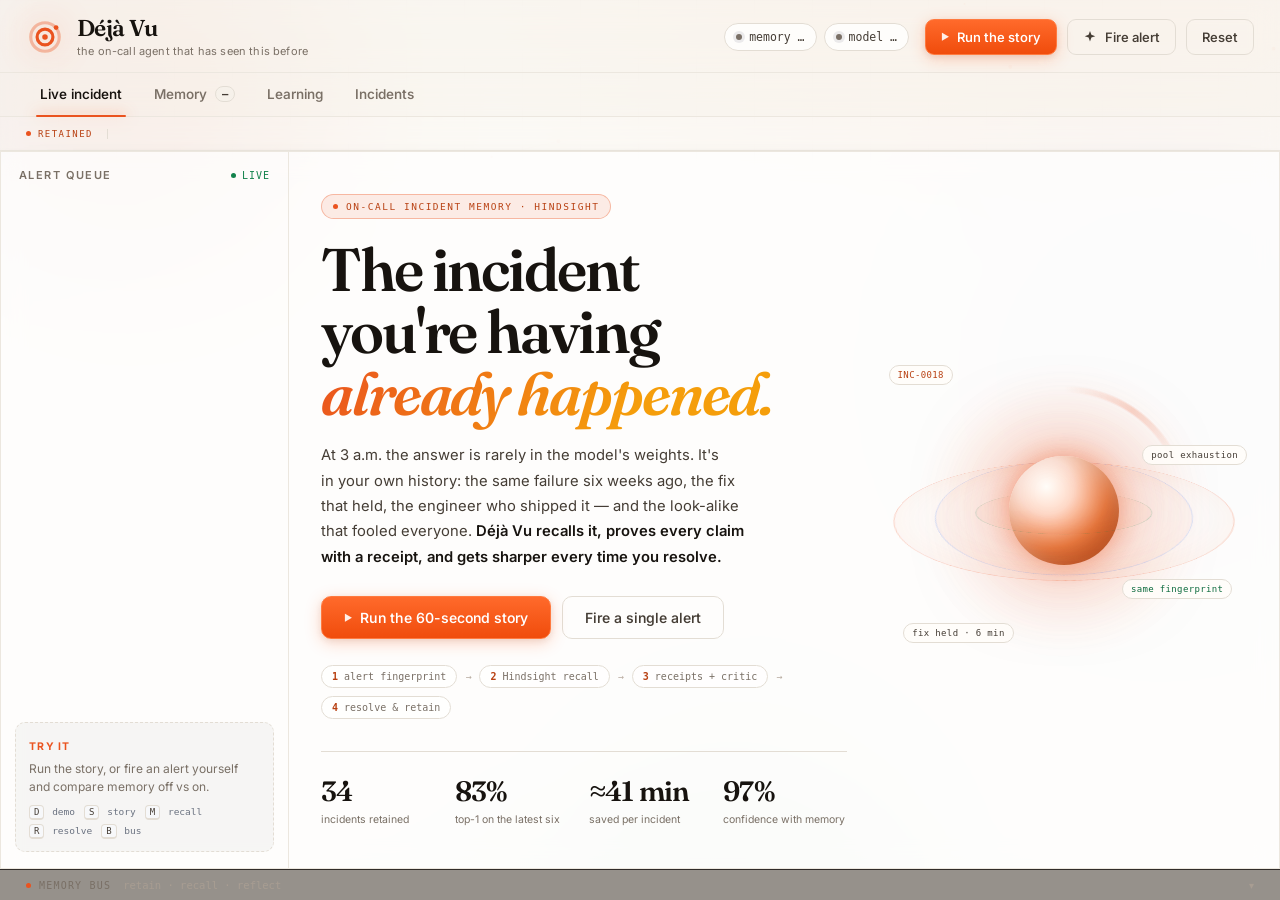
==== commit 406a7e1c: "Add VIDEO_PROMPT.md — AI video generation prompt for Sora/Veo/Runway" ====
--- a/static/index.html
+++ b/static/index.html
@@ -5,10 +5,21 @@
 <meta name="viewport" content="width=device-width, initial-scale=1" />
 <title>Déjà Vu — the on-call agent that has seen this before</title>
 <meta name="description" content="Incident memory with receipts: recall what fixed it, what failed, and why this time is different." />
+<link rel="preconnect" href="https://fonts.googleapis.com" />
+<link rel="preconnect" href="https://fonts.gstatic.com" crossorigin />
+<link href="https://fonts.googleapis.com/css2?family=Fraunces:opsz,wght@9..144,500;9..144,600;9..144,700&family=Inter:wght@400;500;600;700&display=swap" rel="stylesheet" />
 <link rel="stylesheet" href="/static/style.css" />
 <link rel="icon" href="data:image/svg+xml,<svg xmlns='http://www.w3.org/2000/svg' viewBox='0 0 100 100'><circle cx='50' cy='50' r='38' fill='none' stroke='%23ff5c1a' stroke-width='10'/><circle cx='50' cy='50' r='12' fill='%23ff5c1a'/></svg>" />
 </head>
 <body>
+<div class="ambient" aria-hidden="true">
+  <canvas id="ambientCanvas"></canvas>
+  <span class="ambient-blob b1"></span>
+  <span class="ambient-blob b2"></span>
+  <span class="ambient-blob b3"></span>
+  <span class="ambient-grid"></span>
+  <span class="ambient-scan"></span>
+</div>
 <div class="app">
 
   <header class="topbar">
@@ -47,6 +58,11 @@
     <button class="tab" data-tab="incidents">Incidents</button>
   </nav>
 
+  <div class="ticker" id="ticker" aria-hidden="true">
+    <span class="ticker-label"><i class="pulse"></i> retained</span>
+    <div class="ticker-track"><div class="ticker-inner" id="tickerInner"></div></div>
+  </div>
+
   <main>
     <!-- ---------------------------------------------------------------- LIVE -->
     <section class="panel active" id="tab-live">
@@ -108,7 +124,7 @@
       <div class="card chart-card">
         <div class="chart-head">
           <h3>Top-1 accuracy as memory grows</h3>
-          <div class="legend"><span class="lg ok"></span> correct <span class="lg bad"></span> missed</div>
+          <div class="legend"><span class="swatch ok"></span> correct <span class="swatch bad"></span> missed</div>
         </div>
         <div id="chart"></div>
       </div>
--- a/static/style.css
+++ b/static/style.css
@@ -1,32 +1,32 @@
 /* ==========================================================================
    Déjà Vu — incident memory with receipts
-   Dark, editorial, built to be readable on a projector.
+   Light, editorial, built to be readable on a projector.
    ========================================================================== */
 
 :root {
-  --bg: #0a0b0d;
-  --bg-soft: #0e1013;
-  --panel: #121419;
-  --panel-2: #161920;
-  --line: #23262e;
-  --line-soft: #1b1e25;
-  --text: #e9eaee;
-  --text-dim: #a2a7b3;
-  --muted: #767c89;
+  --bg: #f4f5f8;
+  --bg-soft: #ffffff;
+  --panel: #ffffff;
+  --panel-2: #f0f1f5;
+  --line: #dde0e6;
+  --line-soft: #e7e9ef;
+  --text: #0f1117;
+  --text-dim: #3a3f4a;
+  --muted: #6b7280;
   --accent: #ff5c1a;
-  --accent-soft: rgba(255, 92, 26, 0.12);
-  --accent-line: rgba(255, 92, 26, 0.35);
-  --good: #34d399;
-  --good-soft: rgba(52, 211, 153, 0.12);
-  --bad: #ff5468;
-  --bad-soft: rgba(255, 84, 104, 0.12);
-  --warn: #f5b544;
-  --warn-soft: rgba(245, 181, 68, 0.1);
-  --blue: #6aa8ff;
+  --accent-soft: rgba(255, 92, 26, 0.10);
+  --accent-line: rgba(255, 92, 26, 0.40);
+  --good: #16a34a;
+  --good-soft: rgba(22, 163, 74, 0.12);
+  --bad: #dc2626;
+  --bad-soft: rgba(220, 38, 38, 0.10);
+  --warn: #b45309;
+  --warn-soft: rgba(180, 83, 9, 0.10);
+  --blue: #2563eb;
   --mono: "Cascadia Mono", "JetBrains Mono", Consolas, "SF Mono", ui-monospace, monospace;
   --sans: "Segoe UI", system-ui, -apple-system, Inter, Roboto, sans-serif;
   --r: 14px;
-  --shadow: 0 24px 60px -24px rgba(0, 0, 0, 0.9);
+  --shadow: 0 24px 60px -24px rgba(0, 0, 0, 0.18);
 }
 
 * { box-sizing: border-box; }
@@ -43,18 +43,26 @@
 
 body {
   background:
-    radial-gradient(1100px 620px at 78% -12%, rgba(255, 92, 26, 0.09), transparent 62%),
-    radial-gradient(900px 500px at -8% 8%, rgba(106, 168, 255, 0.05), transparent 60%),
+    radial-gradient(1100px 620px at 78% -12%, rgba(255, 92, 26, 0.08), transparent 62%),
+    radial-gradient(900px 500px at -8% 8%, rgba(37, 99, 235, 0.06), transparent 60%),
+    radial-gradient(700px 400px at 50% 110%, rgba(255, 92, 26, 0.04), transparent 60%),
     var(--bg);
   overflow: hidden;
+  perspective: 1400px;
+  animation: bgShift 20s ease-in-out infinite alternate;
+}
+
+@keyframes bgShift {
+  0% { background-position: 0% 0%, 100% 0%, 50% 100%, 0 0; }
+  100% { background-position: 10% 5%, 90% 10%, 50% 95%, 0 0; }
 }
 
 ::selection { background: rgba(255, 92, 26, 0.32); }
 
 ::-webkit-scrollbar { width: 10px; height: 10px; }
 ::-webkit-scrollbar-track { background: transparent; }
-::-webkit-scrollbar-thumb { background: #262a33; border-radius: 8px; border: 2px solid var(--bg); }
-::-webkit-scrollbar-thumb:hover { background: #343945; }
+::-webkit-scrollbar-thumb { background: #d4d7de; border-radius: 8px; border: 2px solid var(--bg); }
+::-webkit-scrollbar-thumb:hover { background: #b8bcc6; }
 
 .app {
   display: flex;
@@ -154,7 +162,7 @@
   white-space: nowrap;
 }
 
-.btn:hover { background: #1c2029; border-color: #2f3440; }
+.btn:hover { background: #eef0f4; border-color: #c8ccd4; }
 .btn:active { transform: translateY(1px); }
 .btn:disabled { opacity: 0.45; cursor: not-allowed; transform: none; }
 
@@ -381,7 +389,7 @@
   padding: 12px 13px;
   border: 1px dashed var(--line);
   border-radius: 10px;
-  background: rgba(255, 255, 255, 0.012);
+  background: rgba(0, 0, 0, 0.03);
 }
 .rail-note strong {
   font-size: 10.5px;
@@ -501,7 +509,7 @@
   font-family: var(--mono);
   font-size: 11px;
   color: var(--text-dim);
-  background: #0c0e12;
+  background: #f7f8fa;
   border: 1px solid var(--line-soft);
   border-radius: 6px;
   padding: 4px 8px;
@@ -543,7 +551,7 @@
   gap: 10px;
   padding: 13px 16px;
   border-bottom: 1px solid var(--line-soft);
-  background: rgba(255, 255, 255, 0.014);
+  background: rgba(0, 0, 0, 0.025);
 }
 
 .mode-tag {
@@ -555,7 +563,7 @@
   border-radius: 5px;
   border: 1px solid var(--line);
   color: var(--muted);
-  background: #0c0e12;
+  background: #f7f8fa;
 }
 
 .mode-col.on .mode-tag {
@@ -620,7 +628,7 @@
   flex: 1 1 auto;
   height: 5px;
   border-radius: 999px;
-  background: #1b1f26;
+  background: #e2e5ea;
   overflow: hidden;
 }
 
@@ -655,7 +663,7 @@
   font-size: 10.5px;
   color: var(--text-dim);
   border: 1px solid var(--line);
-  background: #0c0e12;
+  background: #f7f8fa;
   border-radius: 6px;
   padding: 4px 7px;
 }
@@ -721,7 +729,7 @@
   border: 1px solid var(--line-soft);
   border-radius: 10px;
   padding: 13px;
-  background: #0c0e12;
+  background: #f7f8fa;
 }
 
 .off-list { margin: 10px 0 0; padding: 0; list-style: none; display: flex; flex-direction: column; gap: 9px; }
@@ -772,7 +780,7 @@
 .receipt {
   border: 1px solid var(--line-soft);
   border-radius: 10px;
-  background: #0c0e12;
+  background: #f7f8fa;
   padding: 10px 12px;
   display: grid;
   grid-template-columns: auto 1fr auto;
@@ -781,7 +789,7 @@
   transition: border-color 0.15s ease, background 0.15s ease;
 }
 
-.receipt:hover { border-color: #2e3440; background: #0f1217; }
+.receipt:hover { border-color: #c8ccd4; background: #f4f5f8; }
 
 .receipt .rid {
   font-family: var(--mono);
@@ -852,7 +860,7 @@
   right: 0;
   top: 12px;
   height: 1px;
-  background: linear-gradient(90deg, #23262e, #2f3540);
+  background: linear-gradient(90deg, #dde0e6, #c8ccd4);
 }
 
 .tl-dot {
@@ -862,7 +870,7 @@
   height: 7px;
   border-radius: 50%;
   transform: translateX(-50%);
-  border: 1.5px solid #0c0e12;
+  border: 1.5px solid #f7f8fa;
 }
 .tl-dot.ok { background: var(--good); box-shadow: 0 0 8px rgba(52, 211, 153, 0.45); }
 .tl-dot.warn { background: var(--warn); box-shadow: 0 0 8px rgba(245, 181, 68, 0.45); }
@@ -882,7 +890,7 @@
   top: 20px;
   font-family: var(--mono);
   font-size: 8.5px;
-  color: #565c68;
+  color: #6b7280;
   white-space: nowrap;
 }
 .tl-label.start { left: 0; }
@@ -1019,7 +1027,7 @@
   gap: 5px;
   padding: 3px 7px;
   border-radius: 5px;
-  background: #0c0e12;
+  background: #f7f8fa;
   border: 1px solid var(--line-soft);
 }
 .trace .tr b { color: var(--text-dim); font-weight: 500; }
@@ -1122,10 +1130,17 @@
   display: flex;
   flex-direction: column;
   gap: 8px;
-  transition: border-color 0.15s ease, transform 0.15s ease;
-}
-
-.mem-card:hover { border-color: #2e3440; transform: translateY(-1px); }
+  transition: border-color 0.15s ease, transform 0.18s ease, box-shadow 0.18s ease;
+  transform-style: preserve-3d;
+}
+
+.mem-card:hover { border-color: #c8ccd4; transform: translateY(-4px) rotateX(3deg); box-shadow: 0 22px 46px rgba(0, 0, 0, 0.5); }
+
+.receipt { transition: transform 0.18s ease, border-color 0.18s ease; }
+.receipt:hover { transform: translateX(5px); border-color: rgba(255, 92, 26, 0.35); }
+
+.br-msg { transition: transform 0.18s ease; }
+.br-msg:hover { transform: translateX(4px); }
 
 .mc-top {
   display: flex;
@@ -1202,9 +1217,9 @@
   color: var(--muted);
 }
 
-.lg { width: 7px; height: 7px; border-radius: 2px; display: inline-block; }
-.lg.ok { background: var(--good); margin-left: 8px; }
-.lg.bad { background: var(--bad); margin-left: 8px; }
+.swatch { width: 7px; height: 7px; border-radius: 2px; display: inline-block; }
+.swatch.ok { background: var(--good); margin-left: 8px; }
+.swatch.bad { background: var(--bad); margin-left: 8px; }
 
 #chart { width: 100%; }
 #chart svg { display: block; width: 100%; height: auto; max-height: 340px; overflow: visible; }
@@ -1213,7 +1228,7 @@
 
 .sample {
   border: 1px solid var(--line-soft);
-  background: #0c0e12;
+  background: #f7f8fa;
   border-radius: 9px;
   padding: 9px 11px;
 }
@@ -1245,7 +1260,7 @@
   font-weight: 500;
   padding: 11px 14px;
   border-bottom: 1px solid var(--line);
-  background: rgba(255, 255, 255, 0.014);
+  background: rgba(0, 0, 0, 0.025);
   position: sticky;
   top: 0;
   backdrop-filter: blur(6px);
@@ -1259,7 +1274,7 @@
   color: var(--text-dim);
   vertical-align: middle;
 }
-.table tbody tr:hover td { background: rgba(255, 255, 255, 0.018); }
+.table tbody tr:hover td { background: rgba(0, 0, 0, 0.03); }
 .table tbody tr:last-child td { border-bottom: 0; }
 
 .table .tid { font-family: var(--mono); font-size: 11px; color: #ffb591; white-space: nowrap; }
@@ -1360,7 +1375,7 @@
 .bus-line .b-op { color: var(--text-dim); text-transform: uppercase; font-size: 9.5px; letter-spacing: 0.08em; }
 .bus-line .b-op.retain { color: #ffb591; }
 .bus-line .b-op.recall { color: #8fc4ff; }
-.bus-line .b-q { overflow: hidden; text-overflow: ellipsis; white-space: nowrap; color: #5f6673; }
+.bus-line .b-q { overflow: hidden; text-overflow: ellipsis; white-space: nowrap; color: #6b7280; }
 .bus-line .b-meta { color: #4d535f; white-space: nowrap; }
 .bus-line .b-meta .hs { color: var(--good); }
 
@@ -1430,7 +1445,7 @@
 
 #resolveForm input,
 #resolveForm select {
-  background: #0c0e12;
+  background: #f7f8fa;
   border: 1px solid var(--line);
   border-radius: 8px;
   padding: 10px 11px;
@@ -1445,7 +1460,7 @@
 #resolveForm input:focus,
 #resolveForm select:focus {
   border-color: var(--accent-line);
-  box-shadow: 0 0 0 3px rgba(255, 92, 26, 0.09);
+  box-shadow: 0 0 0 3px rgba(255, 92, 26, 0.06);
 }
 
 .form-row { display: grid; grid-template-columns: 1fr 1fr; gap: 10px; }
@@ -1472,7 +1487,7 @@
 
 .toast {
   border: 1px solid var(--line);
-  background: #15181f;
+  background: #f0f1f5;
   border-radius: 10px;
   padding: 11px 14px;
   font-size: 12.8px;
@@ -1503,7 +1518,7 @@
 
 .skeleton {
   border-radius: 8px;
-  background: linear-gradient(90deg, #14171d 25%, #1b1f27 37%, #14171d 63%);
+  background: linear-gradient(90deg, #eef0f4 25%, #e2e5ea 37%, #eef0f4 63%);
   background-size: 400% 100%;
   animation: shimmer 1.3s ease infinite;
 }
@@ -1516,7 +1531,7 @@
   width: 15px;
   height: 15px;
   border-radius: 50%;
-  border: 2px solid rgba(255, 255, 255, 0.16);
+  border: 2px solid rgba(0, 0, 0, 0.12);
   border-top-color: var(--accent);
   animation: spin 0.7s linear infinite;
   flex: 0 0 auto;
@@ -1555,7 +1570,7 @@
   margin-bottom: 16px;
   border: 1px solid var(--line);
   border-radius: 12px;
-  background: linear-gradient(180deg, #111319, #0d0f13);
+  background: linear-gradient(180deg, #f4f5f8, #ffffff);
   padding: 11px 13px;
 }
 
@@ -1579,7 +1594,7 @@
   white-space: nowrap;
 }
 .vs-side.on .vs-text { color: #fff; }
-.vs-side.off .vs-text { color: #8b909c; text-decoration: line-through; text-decoration-color: rgba(255, 84, 104, 0.55); }
+.vs-side.off .vs-text { color: #5a606c; text-decoration: line-through; text-decoration-color: rgba(255, 84, 104, 0.55); }
 
 .vs-meta {
   font-family: var(--mono);
@@ -1607,7 +1622,7 @@
 
 .recall {
   border: 1px solid rgba(255, 92, 26, 0.26);
-  background: linear-gradient(180deg, rgba(255, 92, 26, 0.07), rgba(255, 92, 26, 0.01));
+  background: linear-gradient(180deg, rgba(255, 92, 26, 0.05), rgba(255, 92, 26, 0.01));
   border-radius: 11px;
   padding: 14px 15px;
   min-height: 170px;
@@ -1678,7 +1693,7 @@
 .fingerprint {
   border: 1px solid var(--line-soft);
   border-radius: 10px;
-  background: #0c0e12;
+  background: #f7f8fa;
   overflow: hidden;
 }
 
@@ -1694,7 +1709,7 @@
 }
 
 .fp-head {
-  color: #565c68;
+  color: #6b7280;
   font-size: 9px;
   letter-spacing: 0.11em;
   text-transform: uppercase;
@@ -1705,7 +1720,7 @@
 
 .fp-bar-h { text-align: right; padding-right: 1px; }
 
-.fp-row + .fp-row { border-top: 1px solid rgba(35, 38, 46, 0.5); }
+.fp-row + .fp-row { border-top: 1px solid rgba(221, 224, 230, 0.8); }
 
 .fp-k { color: var(--text-dim); overflow: hidden; text-overflow: ellipsis; white-space: nowrap; }
 .fp-v { color: var(--text); }
@@ -1714,7 +1729,7 @@
 .fp-bar {
   height: 4px;
   border-radius: 999px;
-  background: #1b1f26;
+  background: #e2e5ea;
   overflow: hidden;
 }
 .fp-bar i {
@@ -1733,7 +1748,7 @@
   padding: 8px 12px;
   border-top: 1px solid var(--line-soft);
   font-size: 10.5px;
-  color: #5f6673;
+  color: #6b7280;
   line-height: 1.45;
 }
 
@@ -1747,7 +1762,7 @@
   border: 1px dashed var(--line);
   border-radius: 11px;
   padding: 12px 14px;
-  background: rgba(255, 255, 255, 0.014);
+  background: rgba(0, 0, 0, 0.025);
 }
 .resolve-cta strong { display: block; font-size: 12.8px; font-weight: 600; }
 .resolve-cta span { display: block; font-size: 11.6px; color: var(--muted); margin-top: 2px; line-height: 1.45; }
@@ -1768,7 +1783,7 @@
   cursor: pointer;
   transition: all 0.14s ease;
 }
-.filter:hover { color: var(--text-dim); border-color: #2f3440; }
+.filter:hover { color: var(--text-dim); border-color: #c8ccd4; }
 .filter.active {
   color: #ffb591;
   border-color: rgba(255, 92, 26, 0.4);
@@ -1788,7 +1803,7 @@
   margin-top: 9px;
   font-family: var(--mono);
   font-size: 9.5px;
-  color: #565c68;
+  color: #6b7280;
 }
 .keys kbd {
   display: inline-block;
@@ -1800,7 +1815,7 @@
   color: var(--text-dim);
   font-family: var(--mono);
   font-size: 9px;
-  background: #0c0e12;
+  background: #f7f8fa;
 }
 
 #memoryGrid {
@@ -1835,13 +1850,205 @@
 
 /* ------------------------------------------------------------------ table */
 
+.empty-actions { display: flex; gap: 10px; flex-wrap: wrap; justify-content: center; margin-top: 6px; }
+
+/* --------------------------------------------------------------- verdict hero */
+
+.verdict-hero {
+  display: grid;
+  grid-template-columns: 1fr auto;
+  gap: 18px;
+  align-items: center;
+  border: 1px solid var(--line);
+  border-radius: 14px;
+  background: linear-gradient(135deg, #f4f5f8, #fafbfc);
+  padding: 16px 18px;
+  margin-bottom: 16px;
+  box-shadow: 0 14px 40px rgba(0, 0, 0, 0.35);
+}
+
+.vh-eyebrow {
+  font-family: var(--mono);
+  font-size: 9px;
+  letter-spacing: 0.16em;
+  text-transform: uppercase;
+  color: #6b7280;
+  margin-bottom: 10px;
+}
+
+.vh-grid {
+  display: grid;
+  grid-template-columns: 1fr auto 1.5fr;
+  gap: 12px;
+  align-items: stretch;
+}
+
+.vh-col {
+  border: 1px solid var(--line-soft);
+  border-radius: 10px;
+  padding: 11px 13px;
+  background: #f7f8fa;
+  display: flex;
+  flex-direction: column;
+  gap: 4px;
+  transition: transform 0.2s ease, border-color 0.2s ease;
+}
+.vh-col:hover { transform: translateY(-2px); border-color: #c8ccd4; }
+
+.vh-col.on { border-color: rgba(255, 92, 26, 0.3); background: linear-gradient(180deg, rgba(255, 92, 26, 0.06), #f7f8fa); }
+
+.vh-tag {
+  font-family: var(--mono);
+  font-size: 9px;
+  letter-spacing: 0.14em;
+  text-transform: uppercase;
+  color: var(--muted);
+}
+.vh-tag.on { color: #ff9c6b; }
+
+.vh-head {
+  font-size: 13.5px;
+  font-weight: 600;
+  color: var(--text);
+  line-height: 1.3;
+  letter-spacing: -0.01em;
+}
+.vh-col.off .vh-head { color: #5a606c; text-decoration: line-through; text-decoration-color: rgba(255, 84, 104, 0.45); }
+
+.vh-sub {
+  font-size: 11.6px;
+  color: var(--muted);
+  line-height: 1.5;
+}
+
+.vh-stats {
+  display: flex;
+  flex-wrap: wrap;
+  gap: 4px 10px;
+  margin-top: 6px;
+  font-family: var(--mono);
+  font-size: 9.5px;
+  color: #6b7280;
+}
+
+.vh-mid {
+  display: flex;
+  flex-direction: column;
+  align-items: center;
+  justify-content: center;
+  gap: 6px;
+  padding: 0 4px;
+}
+.vh-arrow { color: var(--accent); font-size: 18px; }
+.vh-saved {
+  font-family: var(--mono);
+  font-size: 9.5px;
+  color: #7ef0c0;
+  background: rgba(52, 211, 153, 0.08);
+  border: 1px solid rgba(52, 211, 153, 0.3);
+  border-radius: 999px;
+  padding: 3px 8px;
+  white-space: nowrap;
+}
+
+.vh-ring { flex: 0 0 auto; }
+
+@media (max-width: 900px) {
+  .verdict-hero { grid-template-columns: 1fr; }
+  .vh-grid { grid-template-columns: 1fr; }
+  .vh-mid { flex-direction: row; }
+}
+
+.mc-title {
+  font-size: 13px;
+  font-weight: 600;
+  color: var(--text);
+  line-height: 1.35;
+  letter-spacing: -0.01em;
+}
+
+.mc-service {
+  font-family: var(--mono);
+  font-size: 10px;
+  color: var(--muted);
+  letter-spacing: 0.04em;
+}
+
+.mc-k {
+  font-family: var(--mono);
+  font-size: 9px;
+  letter-spacing: 0.12em;
+  text-transform: uppercase;
+  color: #6b7280;
+  margin-right: 6px;
+}
+
+.mc-symptom { font-size: 11.6px; color: var(--text-dim); line-height: 1.55; }
+.mc-signals {
+  font-family: var(--mono);
+  font-size: 10px;
+  color: #6b7280;
+  background: #f7f8fa;
+  border: 1px solid var(--line-soft);
+  border-radius: 6px;
+  padding: 5px 8px;
+  word-break: break-word;
+  line-height: 1.5;
+}
+.mc-disc {
+  font-size: 11.6px;
+  color: #2a2f3a;
+  background: rgba(245, 181, 68, 0.05);
+  border-left: 2px solid rgba(245, 181, 68, 0.4);
+  padding: 6px 9px;
+  border-radius: 0 6px 6px 0;
+  line-height: 1.5;
+}
+
+.learned-wrap { margin-bottom: 12px; }
+.learned-title {
+  font-family: var(--mono);
+  font-size: 10px;
+  letter-spacing: 0.14em;
+  text-transform: uppercase;
+  color: var(--muted);
+  margin-bottom: 8px;
+}
+.learned-grid {
+  display: grid;
+  grid-template-columns: repeat(auto-fill, minmax(220px, 1fr));
+  gap: 8px;
+  margin-bottom: 4px;
+}
+.learned-card {
+  border: 1px solid var(--line-soft);
+  border-radius: 8px;
+  padding: 9px 11px;
+  background: var(--panel-2);
+  transition: transform 0.18s ease, border-color 0.18s ease;
+  transform-style: preserve-3d;
+}
+.learned-card:hover { transform: translateY(-3px) rotateX(2deg); border-color: var(--accent-line); }
+.lc-head { display: flex; align-items: center; justify-content: space-between; gap: 8px; margin-bottom: 3px; }
+.lc-name { font-size: 12px; font-weight: 600; color: var(--text); }
+.lc-count {
+  font-family: var(--mono);
+  font-size: 9.5px;
+  color: var(--accent);
+  background: var(--accent-soft);
+  border: 1px solid var(--accent-line);
+  border-radius: 999px;
+  padding: 2px 7px;
+}
+.lc-meta { font-family: var(--mono); font-size: 9.5px; color: var(--muted); }
+
 /* --------------------------------------------------------------- band room */
 
 .band-room {
   margin-top: 16px;
   border: 1px solid var(--line);
   border-radius: 12px;
-  background: linear-gradient(180deg, #101218, #0b0d11);
+  background: linear-gradient(180deg, #f4f5f8, #fafbfc);
   overflow: hidden;
 }
 
@@ -1852,7 +2059,7 @@
   gap: 12px;
   padding: 11px 14px;
   border-bottom: 1px solid var(--line);
-  background: rgba(255, 255, 255, 0.014);
+  background: rgba(0, 0, 0, 0.025);
 }
 
 .br-title {
@@ -1919,9 +2126,9 @@
   border: 1px solid var(--line-soft);
   border-radius: 9px;
   padding: 9px 11px;
-  background: #0c0e12;
-}
-.br-msg.critic { border-color: rgba(255, 92, 26, 0.24); background: rgba(255, 92, 26, 0.035); }
+  background: #f7f8fa;
+}
+.br-msg.critic { border-color: rgba(255, 92, 26, 0.24); background: rgba(255, 92, 26, 0.04); }
 
 .br-who { display: flex; align-items: center; gap: 6px; margin-bottom: 5px; }
 .br-avatar { font-size: 9px; color: var(--accent); }
@@ -1931,7 +2138,7 @@
   font-size: 8.5px;
   letter-spacing: 0.09em;
   text-transform: uppercase;
-  color: #565c68;
+  color: #6b7280;
   margin-left: auto;
 }
 
@@ -1959,10 +2166,10 @@
   padding: 8px 14px;
   border-top: 1px solid var(--line-soft);
   font-size: 10.5px;
-  color: #5f6673;
+  color: #6b7280;
 }
 .br-rule { color: var(--text-dim); }
-.br-hint { font-family: var(--mono); font-size: 9px; color: #4b515c; }
+.br-hint { font-family: var(--mono); font-size: 9px; color: #8a909c; }
 
 .table-tools {
   display: flex;
@@ -1979,3 +2186,989 @@
 
 .table-scroll { max-height: calc(100vh - 300px); overflow-y: auto; }
 
+
+/* --------------------------------------------------- 3d depth + motion */
+.mem-card { transform-style: preserve-3d; }
+.mem-card:hover { transform: translateY(-6px) rotateX(4deg) rotateY(-2deg); box-shadow: 0 28px 56px rgba(0, 0, 0, 0.16); border-color: #c8ccd4; }
+.vh-col { transform-style: preserve-3d; }
+.vh-col:hover { transform: translateY(-4px) rotateX(3deg); box-shadow: 0 16px 32px rgba(0, 0, 0, 0.12); }
+.verdict-hero { transform-style: preserve-3d; }
+.verdict-hero:hover { transform: translateY(-2px) rotateX(1deg); box-shadow: 0 22px 50px rgba(0, 0, 0, 0.18); }
+@keyframes floatY { 0%,100% { transform: translateY(0); } 50% { transform: translateY(-5px); } }
+.empty-ring { animation: floatY 3s ease-in-out infinite; }
+.ring { animation: floatY 4s ease-in-out infinite; }
+@keyframes pulseDot { 0%,100% { opacity: 1; transform: scale(1); } 50% { opacity: 0.5; transform: scale(1.4); } }
+.live-pill i { animation: pulseDot 1.4s ease-in-out infinite; }
+.tl-dot { animation: pulseDot 2s ease-in-out infinite; }
+
+/* ============================================================ PREMIUM 3D */
+.glass {
+  background: rgba(255, 255, 255, 0.72);
+  backdrop-filter: blur(14px) saturate(1.15);
+  -webkit-backdrop-filter: blur(14px) saturate(1.15);
+  border: 1px solid rgba(255, 255, 255, 0.6);
+}
+
+.panel, .mode-col, .band-room, .mem-card, .verdict-hero, .stat, .receipt {
+  background: rgba(255, 255, 255, 0.78);
+  backdrop-filter: blur(10px) saturate(1.1);
+  -webkit-backdrop-filter: blur(10px) saturate(1.1);
+  border: 1px solid rgba(221, 224, 230, 0.8);
+  box-shadow: 0 8px 32px rgba(0, 0, 0, 0.06), 0 2px 8px rgba(0, 0, 0, 0.04);
+}
+
+.mode-col:hover, .mem-card:hover, .band-room:hover {
+  box-shadow: 0 18px 48px rgba(0, 0, 0, 0.10), 0 4px 12px rgba(0, 0, 0, 0.06);
+}
+
+/* 3D tilt on hover for cards */
+.mem-card, .receipt, .stat, .learned-card {
+  transform-style: preserve-3d;
+  transition: transform 0.25s cubic-bezier(.2,.8,.2,1), box-shadow 0.25s ease, border-color 0.25s ease;
+}
+.mem-card:hover { transform: translateY(-8px) rotateX(5deg) rotateY(-3deg); }
+.receipt:hover { transform: translateX(6px) rotateY(2deg); }
+.stat:hover { transform: translateY(-4px) rotateX(3deg); }
+.learned-card:hover { transform: translateY(-4px) rotateX(3deg) rotateY(-2deg); }
+
+/* Animated gradient border on hero */
+.verdict-hero {
+  position: relative;
+  background: linear-gradient(135deg, rgba(255,255,255,0.9), rgba(255,245,238,0.9));
+  border: 1px solid rgba(255, 92, 26, 0.25);
+}
+.verdict-hero::before {
+  content: "";
+  position: absolute;
+  inset: -1px;
+  border-radius: 14px;
+  padding: 1px;
+  background: linear-gradient(135deg, rgba(255,92,26,0.4), rgba(37,99,235,0.2), rgba(255,92,26,0.4));
+  -webkit-mask: linear-gradient(#fff 0 0) content-box, linear-gradient(#fff 0 0);
+  -webkit-mask-composite: xor;
+  mask-composite: exclude;
+  animation: borderGlow 4s linear infinite;
+  pointer-events: none;
+}
+@keyframes borderGlow {
+  0% { background-position: 0% 50%; }
+  50% { background-position: 100% 50%; }
+  100% { background-position: 0% 50%; }
+}
+
+/* Floating particles */
+body::after {
+  content: "";
+  position: fixed;
+  inset: 0;
+  pointer-events: none;
+  background-image:
+    radial-gradient(2px 2px at 20% 30%, rgba(255,92,26,0.15), transparent),
+    radial-gradient(2px 2px at 60% 70%, rgba(37,99,235,0.12), transparent),
+    radial-gradient(1.5px 1.5px at 80% 20%, rgba(255,92,26,0.1), transparent),
+    radial-gradient(1.5px 1.5px at 30% 80%, rgba(37,99,235,0.1), transparent);
+  background-size: 100% 100%;
+  animation: particleDrift 25s ease-in-out infinite alternate;
+  z-index: 0;
+}
+@keyframes particleDrift {
+  0% { transform: translate(0, 0); }
+  100% { transform: translate(-20px, -15px); }
+}
+
+/* Pulsing live indicator */
+.live-pill i, .pulse {
+  animation: pulseRing 1.6s ease-in-out infinite;
+  box-shadow: 0 0 0 0 rgba(255, 92, 26, 0.5);
+}
+@keyframes pulseRing {
+  0% { box-shadow: 0 0 0 0 rgba(255, 92, 26, 0.5); }
+  70% { box-shadow: 0 0 0 8px rgba(255, 92, 26, 0); }
+  100% { box-shadow: 0 0 0 0 rgba(255, 92, 26, 0); }
+}
+
+/* Spinning accent on Run the story button */
+#btnStory .play { display: inline-block; animation: spinSlow 6s linear infinite; }
+@keyframes spinSlow { from { transform: rotate(0deg); } to { transform: rotate(360deg); } }
+
+/* Glow on primary buttons */
+.btn.primary {
+  box-shadow: 0 4px 16px rgba(255, 92, 26, 0.25), 0 2px 6px rgba(0,0,0,0.08);
+}
+.btn.primary:hover {
+  box-shadow: 0 8px 24px rgba(255, 92, 26, 0.35), 0 4px 10px rgba(0,0,0,0.1);
+  transform: translateY(-1px);
+}
+
+/* Chart glow */
+#chart svg path { filter: drop-shadow(0 2px 8px rgba(255, 92, 26, 0.25)); }
+
+/* Ensure content sits above particles */
+.app, .bus, .modal-wrap { position: relative; z-index: 1; }
+
+/* --------------------------------------------------- memory card details */
+.mc-expand {
+  font-family: var(--mono);
+  font-size: 10px;
+  letter-spacing: 0.06em;
+  color: var(--accent);
+  background: transparent;
+  border: 1px solid var(--accent-line);
+  border-radius: 6px;
+  padding: 4px 10px;
+  cursor: pointer;
+  align-self: flex-start;
+  transition: background 0.15s ease, transform 0.15s ease;
+}
+.mc-expand:hover { background: var(--accent-soft); transform: translateX(2px); }
+
+.mc-details {
+  display: flex;
+  flex-direction: column;
+  gap: 4px;
+  padding: 8px 10px;
+  background: var(--panel-2);
+  border: 1px solid var(--line-soft);
+  border-radius: 6px;
+  font-size: 11.8px;
+}
+.mc-row { display: flex; gap: 8px; align-items: baseline; line-height: 1.5; color: var(--text-dim); }
+.mc-sig { font-family: var(--mono); font-size: 10px; color: var(--muted); word-break: break-all; }
+.mc-disc { background: rgba(245, 181, 68, 0.06); border-left: 2px solid rgba(245, 181, 68, 0.5); padding-left: 8px; border-radius: 0 4px 4px 0; }
+.mc-resolution { display: flex; flex-wrap: wrap; gap: 6px 10px; align-items: center; font-size: 11.8px; color: var(--text-dim); }
+.mc-arrow { color: var(--accent); font-weight: 600; }
+.mc-outcome { font-family: var(--mono); font-size: 9.5px; letter-spacing: 0.1em; text-transform: uppercase; padding: 2px 7px; border-radius: 999px; }
+.mc-outcome.resolved { color: var(--good); background: var(--good-soft); }
+.mc-outcome.recurred { color: var(--warn); background: var(--warn-soft); }
+
+/* ==========================================================================
+   V3 — editorial light theme, always-on ambient motion, real 3D interaction
+   ========================================================================== */
+
+:root {
+  --serif: "Fraunces", Georgia, "Times New Roman", serif;
+  --sans: "Inter", "Segoe UI", system-ui, -apple-system, Roboto, sans-serif;
+  --bg: #f7f4ef;
+  --bg-soft: #fffdfa;
+  --panel: rgba(255, 255, 255, 0.84);
+  --panel-2: #f6f1ea;
+  --line: #e3ddd4;
+  --line-soft: #ece7df;
+  --text: #17130f;
+  --text-dim: #453d35;
+  --muted: #7a7066;
+  --accent: #ea531f;
+  --accent-soft: rgba(234, 83, 31, 0.10);
+  --accent-line: rgba(234, 83, 31, 0.34);
+  --accent-ink: #b84012;
+  --good: #12824c;
+  --good-soft: rgba(18, 130, 76, 0.10);
+  --good-ink: #0d6b3e;
+  --bad: #c0292f;
+  --bad-soft: rgba(192, 41, 47, 0.09);
+  --bad-ink: #a3232a;
+  --warn: #a45a08;
+  --warn-soft: rgba(164, 90, 8, 0.10);
+  --warn-ink: #7c4505;
+  --shadow: 0 26px 70px -34px rgba(74, 46, 20, 0.35);
+}
+
+html, body {
+  background: var(--bg);
+  font-family: var(--sans);
+}
+
+body {
+  background:
+    radial-gradient(1100px 640px at 82% -14%, rgba(234, 83, 31, 0.10), transparent 62%),
+    radial-gradient(900px 520px at -10% 6%, rgba(37, 99, 235, 0.06), transparent 60%),
+    radial-gradient(760px 460px at 52% 112%, rgba(18, 130, 76, 0.05), transparent 60%),
+    var(--bg);
+  animation: none;
+}
+
+::selection { background: rgba(234, 83, 31, 0.26); }
+
+/* ---------------------------------------------------------------- ambient */
+
+.ambient {
+  position: fixed;
+  inset: 0;
+  z-index: 0;
+  overflow: hidden;
+  pointer-events: none;
+}
+
+#ambientCanvas {
+  position: absolute;
+  inset: 0;
+  width: 100%;
+  height: 100%;
+  opacity: 0.75;
+}
+
+.ambient-blob {
+  position: absolute;
+  border-radius: 50%;
+  filter: blur(74px);
+  opacity: 0.55;
+  animation: blobFloat 30s ease-in-out infinite alternate;
+  will-change: transform;
+}
+.ambient-blob.b1 {
+  width: 620px; height: 620px; left: -180px; top: -220px;
+  background: radial-gradient(circle, rgba(234, 83, 31, 0.28), transparent 66%);
+}
+.ambient-blob.b2 {
+  width: 680px; height: 680px; right: -220px; top: 4%;
+  background: radial-gradient(circle, rgba(37, 99, 235, 0.15), transparent 66%);
+  animation-delay: -9s;
+}
+.ambient-blob.b3 {
+  width: 560px; height: 560px; left: 36%; bottom: -280px;
+  background: radial-gradient(circle, rgba(18, 130, 76, 0.16), transparent 66%);
+  animation-delay: -18s;
+}
+
+@keyframes blobFloat {
+  0% { transform: translate3d(0, 0, 0) scale(1); }
+  50% { transform: translate3d(40px, 28px, 0) scale(1.07); }
+  100% { transform: translate3d(-26px, 48px, 0) scale(0.97); }
+}
+
+.ambient-grid {
+  position: absolute;
+  inset: 0;
+  background-image:
+    linear-gradient(rgba(23, 19, 15, 0.032) 1px, transparent 1px),
+    linear-gradient(90deg, rgba(23, 19, 15, 0.032) 1px, transparent 1px);
+  background-size: 58px 58px;
+  -webkit-mask-image: radial-gradient(ellipse 90% 70% at 50% 0%, #000 10%, transparent 75%);
+  mask-image: radial-gradient(ellipse 90% 70% at 50% 0%, #000 10%, transparent 75%);
+  animation: gridDrift 46s linear infinite;
+}
+
+@keyframes gridDrift {
+  from { background-position: 0 0, 0 0; }
+  to { background-position: 58px 58px, 58px 58px; }
+}
+
+.ambient-scan {
+  position: absolute;
+  left: -10%;
+  right: -10%;
+  height: 160px;
+  top: -180px;
+  background: linear-gradient(180deg, transparent, rgba(234, 83, 31, 0.05), transparent);
+  animation: scanMove 14s linear infinite;
+}
+
+@keyframes scanMove {
+  0% { transform: translateY(0); opacity: 0; }
+  12% { opacity: 1; }
+  88% { opacity: 1; }
+  100% { transform: translateY(120vh); opacity: 0; }
+}
+
+.app, .bus, .modal-wrap { position: relative; z-index: 1; }
+
+/* ---------------------------------------------------------------- ticker */
+
+.ticker {
+  display: flex;
+  align-items: center;
+  gap: 14px;
+  padding: 7px 26px;
+  border-bottom: 1px solid var(--line-soft);
+  background: rgba(255, 253, 250, 0.55);
+  backdrop-filter: blur(8px);
+  -webkit-backdrop-filter: blur(8px);
+  overflow: hidden;
+  flex: 0 0 auto;
+}
+
+.ticker-label {
+  display: inline-flex;
+  align-items: center;
+  gap: 7px;
+  flex: 0 0 auto;
+  font-family: var(--mono);
+  font-size: 9px;
+  letter-spacing: 0.16em;
+  text-transform: uppercase;
+  color: var(--accent-ink);
+  border-right: 1px solid var(--line);
+  padding-right: 14px;
+}
+.ticker-label .pulse { width: 5px; height: 5px; }
+
+.ticker-track {
+  flex: 1 1 auto;
+  overflow: hidden;
+  -webkit-mask-image: linear-gradient(90deg, transparent, #000 3%, #000 97%, transparent);
+  mask-image: linear-gradient(90deg, transparent, #000 3%, #000 97%, transparent);
+}
+
+.ticker-inner {
+  display: inline-flex;
+  align-items: center;
+  gap: 36px;
+  white-space: nowrap;
+  animation: tickerScroll 70s linear infinite;
+  will-change: transform;
+}
+
+.ticker:hover .ticker-inner { animation-play-state: paused; }
+
+.ticker-item {
+  display: inline-flex;
+  align-items: center;
+  gap: 8px;
+  font-family: var(--mono);
+  font-size: 10.5px;
+  color: var(--muted);
+}
+.ticker-item b { color: var(--text-dim); font-weight: 600; }
+.ticker-item .t-dot {
+  width: 4px; height: 4px; border-radius: 50%;
+  background: var(--accent);
+  box-shadow: 0 0 8px rgba(234, 83, 31, 0.6);
+}
+
+@keyframes tickerScroll {
+  from { transform: translateX(0); }
+  to { transform: translateX(-50%); }
+}
+
+/* ---------------------------------------------------------------- topbar */
+
+.topbar, .tabs {
+  background: rgba(250, 247, 242, 0.66);
+  backdrop-filter: blur(14px) saturate(1.1);
+  -webkit-backdrop-filter: blur(14px) saturate(1.1);
+}
+
+.brand-text { min-width: 0; }
+.brand-text h1 {
+  font-family: var(--serif);
+  font-size: 23px;
+  font-weight: 600;
+  letter-spacing: -0.025em;
+}
+.brand-text p {
+  white-space: nowrap;
+  color: var(--muted);
+  font-size: 11px;
+  letter-spacing: 0.015em;
+}
+
+.mark {
+  animation: markOrbit 26s linear infinite;
+  transform-origin: 50% 50%;
+}
+@keyframes markOrbit {
+  from { transform: rotate(0deg); }
+  to { transform: rotate(360deg); }
+}
+
+.badge {
+  background: rgba(255, 255, 255, 0.78);
+  border-color: var(--line);
+  color: var(--text-dim);
+}
+.badge.ok { color: var(--good-ink); border-color: rgba(18, 130, 76, 0.32); }
+.badge.ok .dot { background: var(--good); box-shadow: 0 0 0 3px rgba(18, 130, 76, 0.14); }
+.badge.warn { color: var(--warn-ink); border-color: rgba(164, 90, 8, 0.32); }
+.badge.warn .dot { background: var(--warn); box-shadow: 0 0 0 3px rgba(164, 90, 8, 0.14); }
+.badge.bad { color: var(--bad-ink); border-color: rgba(192, 41, 47, 0.32); }
+.badge.bad .dot { background: var(--bad); box-shadow: 0 0 0 3px rgba(192, 41, 47, 0.14); }
+
+.btn.primary {
+  position: relative;
+  overflow: hidden;
+}
+.btn.primary::after {
+  content: "";
+  position: absolute;
+  top: 0;
+  bottom: 0;
+  left: -70%;
+  width: 45%;
+  z-index: 1;
+  pointer-events: none;
+  background: linear-gradient(90deg, transparent, rgba(255, 255, 255, 0.3), transparent);
+  transform: skewX(-18deg);
+  mix-blend-mode: soft-light;
+  animation: btnSheen 5.5s ease-in-out infinite;
+}
+@keyframes btnSheen {
+  0%, 55% { left: -70%; }
+  100% { left: 130%; }
+}
+
+/* ------------------------------------------------------------ hero landing */
+
+.hero {
+  position: relative;
+  display: grid;
+  grid-template-columns: minmax(0, 1.18fr) minmax(280px, 0.82fr);
+  gap: 34px;
+  align-items: center;
+  min-height: calc(100vh - 300px);
+  padding: 20px 6px 36px;
+}
+
+.hero-copy { max-width: 720px; }
+
+.hero-eyebrow {
+  display: inline-flex;
+  align-items: center;
+  gap: 8px;
+  font-family: var(--mono);
+  font-size: 9.5px;
+  letter-spacing: 0.16em;
+  text-transform: uppercase;
+  color: var(--accent-ink);
+  border: 1px solid var(--accent-line);
+  background: var(--accent-soft);
+  border-radius: 999px;
+  padding: 6px 11px;
+}
+.hero-eyebrow i {
+  width: 5px; height: 5px; border-radius: 50%;
+  background: var(--accent);
+  box-shadow: 0 0 0 0 rgba(234, 83, 31, 0.5);
+  animation: pulseRing 1.8s ease-in-out infinite;
+}
+
+.hero-title {
+  margin: 20px 0 0;
+  font-family: var(--serif);
+  font-size: clamp(38px, 4.7vw, 64px);
+  font-weight: 600;
+  line-height: 1.03;
+  letter-spacing: -0.035em;
+  color: var(--text);
+}
+.hero-title em {
+  font-style: italic;
+  color: var(--accent);
+  background: linear-gradient(120deg, #ea531f, #f59e0b 70%);
+  -webkit-background-clip: text;
+  background-clip: text;
+  -webkit-text-fill-color: transparent;
+}
+
+.hero-sub {
+  max-width: 610px;
+  margin: 18px 0 26px;
+  font-size: 14.8px;
+  line-height: 1.72;
+  color: var(--text-dim);
+}
+.hero-sub b { color: var(--text); font-weight: 600; }
+
+.hero-cta { display: flex; flex-wrap: wrap; gap: 11px; }
+
+.hero-flow {
+  display: flex;
+  align-items: center;
+  flex-wrap: wrap;
+  gap: 8px;
+  margin-top: 26px;
+  font-family: var(--mono);
+  font-size: 10px;
+  color: var(--muted);
+}
+.hero-flow span {
+  display: inline-flex;
+  align-items: center;
+  gap: 6px;
+  border: 1px solid var(--line);
+  background: rgba(255, 255, 255, 0.6);
+  border-radius: 999px;
+  padding: 5px 10px;
+}
+.hero-flow b { color: var(--accent-ink); font-weight: 600; }
+.hero-flow i { color: #b9ada2; font-style: normal; }
+
+.hero-proof {
+  display: grid;
+  grid-template-columns: repeat(4, minmax(0, 1fr));
+  gap: 10px;
+  margin-top: 32px;
+  padding-top: 22px;
+  border-top: 1px solid var(--line);
+}
+.proof b {
+  display: block;
+  font-family: var(--serif);
+  font-size: 28px;
+  font-weight: 600;
+  letter-spacing: -0.03em;
+  color: var(--text);
+  font-variant-numeric: tabular-nums;
+}
+.proof span {
+  display: block;
+  margin-top: 4px;
+  font-size: 10.5px;
+  line-height: 1.45;
+  color: var(--muted);
+}
+
+/* ---------------------------------------------------------------- orb */
+
+.hero-orb {
+  position: relative;
+  width: min(430px, 100%);
+  aspect-ratio: 1;
+  margin: 0 auto;
+  display: grid;
+  place-items: center;
+  perspective: 900px;
+  transform-style: preserve-3d;
+}
+
+.orb-halo {
+  position: absolute;
+  inset: 6%;
+  border-radius: 50%;
+  background: radial-gradient(circle, rgba(234, 83, 31, 0.16), transparent 62%);
+  filter: blur(10px);
+  animation: haloPulse 6s ease-in-out infinite;
+}
+@keyframes haloPulse {
+  0%, 100% { transform: scale(1); opacity: 0.85; }
+  50% { transform: scale(1.1); opacity: 1; }
+}
+
+.orb-ring {
+  position: absolute;
+  border-radius: 50%;
+  border: 1px solid rgba(234, 83, 31, 0.26);
+  box-shadow: 0 0 60px rgba(234, 83, 31, 0.08) inset;
+  transform-style: preserve-3d;
+}
+.orb-ring.r1 {
+  inset: 4%;
+  transform: rotateX(70deg) rotateZ(8deg);
+  animation: orbSpin 22s linear infinite;
+}
+.orb-ring.r2 {
+  inset: 15%;
+  border-color: rgba(37, 99, 235, 0.18);
+  transform: rotateX(64deg) rotateZ(-22deg);
+  animation: orbSpinRev 17s linear infinite;
+}
+.orb-ring.r3 {
+  inset: 26%;
+  border-color: rgba(18, 130, 76, 0.2);
+  transform: rotateX(76deg) rotateZ(48deg);
+  animation: orbSpin 13s linear infinite;
+}
+@keyframes orbSpin {
+  from { transform: rotateX(70deg) rotateZ(0deg); }
+  to { transform: rotateX(70deg) rotateZ(360deg); }
+}
+@keyframes orbSpinRev {
+  from { transform: rotateX(64deg) rotateZ(360deg); }
+  to { transform: rotateX(64deg) rotateZ(0deg); }
+}
+
+.orb-scan {
+  position: absolute;
+  inset: 10%;
+  border-radius: 50%;
+  background: conic-gradient(from 0deg, transparent 0deg, rgba(234, 83, 31, 0.22) 34deg, transparent 70deg);
+  -webkit-mask-image: radial-gradient(circle, transparent 57%, #000 58%, #000 60%, transparent 61%);
+  mask-image: radial-gradient(circle, transparent 57%, #000 58%, #000 60%, transparent 61%);
+  animation: orbScan 8s linear infinite;
+}
+@keyframes orbScan {
+  to { transform: rotate(360deg); }
+}
+
+.orb-core {
+  position: relative;
+  width: 30%;
+  aspect-ratio: 1;
+  border-radius: 50%;
+  background:
+    radial-gradient(circle at 34% 28%, #fffdf9 0%, #ffd9c7 26%, #ff8a4b 58%, #c2410c 100%);
+  box-shadow:
+    0 0 90px rgba(234, 83, 31, 0.5),
+    0 0 24px rgba(234, 83, 31, 0.4),
+    inset -14px -18px 34px rgba(110, 30, 0, 0.32),
+    inset 8px 10px 22px rgba(255, 255, 255, 0.45);
+  animation: coreFloat 7s ease-in-out infinite;
+}
+@keyframes coreFloat {
+  0%, 100% { transform: translateY(0) scale(1); }
+  50% { transform: translateY(-10px) scale(1.035); }
+}
+
+.orb-node {
+  position: absolute;
+  font-family: var(--mono);
+  font-size: 9px;
+  letter-spacing: 0.04em;
+  color: var(--text-dim);
+  background: rgba(255, 253, 250, 0.86);
+  border: 1px solid var(--line);
+  border-radius: 999px;
+  padding: 4px 8px;
+  box-shadow: 0 8px 20px -12px rgba(74, 46, 20, 0.4);
+  animation: nodeFloat 6.5s ease-in-out infinite;
+  white-space: nowrap;
+}
+.orb-node.n1 { top: 10%; left: 2%; color: var(--accent-ink); }
+.orb-node.n2 { top: 32%; right: 0%; animation-delay: -2.2s; }
+.orb-node.n3 { bottom: 14%; left: 6%; animation-delay: -4.1s; }
+.orb-node.n4 { bottom: 26%; right: 4%; color: var(--good-ink); animation-delay: -1.2s; }
+@keyframes nodeFloat {
+  0%, 100% { transform: translateY(0); }
+  50% { transform: translateY(-7px); }
+}
+
+/* --------------------------------------------------- contrast repairs */
+
+.mode-col.on .hyp-title { color: var(--text); }
+.conf-num { color: var(--accent-ink); }
+.chip.good { color: var(--good-ink); border-color: rgba(18, 130, 76, 0.28); background: var(--good-soft); }
+.chip.warn { color: var(--warn-ink); border-color: rgba(164, 90, 8, 0.3); background: var(--warn-soft); }
+.chip.bad { color: var(--bad-ink); border-color: rgba(192, 41, 47, 0.3); background: var(--bad-soft); }
+.fa-label { color: var(--accent-ink); }
+.fa-text { color: var(--text); }
+.verdict { color: var(--bad-ink); border-color: rgba(192, 41, 47, 0.22); background: rgba(192, 41, 47, 0.055); }
+.verdict.good { color: var(--good-ink); border-color: rgba(18, 130, 76, 0.24); background: var(--good-soft); }
+.receipt .rid, .table .tid, .tl-label.end { color: var(--accent-ink); }
+.cd-head { color: var(--warn-ink); }
+.cd-title { color: #583708; }
+.cd-title b { color: var(--text); }
+.cd-note { color: #74552b; }
+.avoid-card .cd-head { color: var(--bad-ink); }
+.avoid-card p { color: #8c2028; }
+.ring-num { color: var(--text); }
+.vs-side.on .vs-text { color: var(--text); }
+.vh-saved { color: var(--good-ink); background: rgba(18, 130, 76, 0.08); border-color: rgba(18, 130, 76, 0.28); }
+.card h3.good { color: var(--good-ink); }
+.card h3.bad { color: var(--bad-ink); }
+.pill-out.resolved { color: var(--good-ink); border-color: rgba(18, 130, 76, 0.3); background: var(--good-soft); }
+.pill-out.recurred { color: var(--warn-ink); border-color: rgba(164, 90, 8, 0.3); background: var(--warn-soft); }
+.pill-out.made_it_worse { color: var(--bad-ink); border-color: rgba(192, 41, 47, 0.3); background: var(--bad-soft); }
+.mem-card.is-stale .mc-cause { color: #643a06; }
+.filters .filter.active { color: var(--accent-ink); border-color: var(--accent-line); background: var(--accent-soft); }
+.learned-card .lc-count { color: var(--accent-ink); }
+.br-transport.live { color: var(--good-ink); border-color: rgba(18, 130, 76, 0.32); background: rgba(18, 130, 76, 0.07); }
+.br-verdict.allow { color: var(--good-ink); border-color: rgba(18, 130, 76, 0.35); background: rgba(18, 130, 76, 0.07); }
+.br-verdict.review { color: var(--warn-ink); border-color: rgba(164, 90, 8, 0.35); background: rgba(164, 90, 8, 0.07); }
+.br-verdict.block { color: var(--bad-ink); border-color: rgba(192, 41, 47, 0.35); background: rgba(192, 41, 47, 0.07); }
+.toast { background: rgba(255, 253, 250, 0.96); border-color: var(--line); }
+
+/* -------------------------------------------------- warm glass surfaces */
+
+.panel, .mode-col, .band-room, .mem-card, .verdict-hero, .stat, .receipt, .alert-summary, .inc-card {
+  background: rgba(255, 255, 255, 0.82);
+  border-color: var(--line-soft);
+  backdrop-filter: blur(12px) saturate(1.12);
+  -webkit-backdrop-filter: blur(12px) saturate(1.12);
+  box-shadow: 0 10px 34px -20px rgba(74, 46, 20, 0.22), 0 2px 8px rgba(74, 46, 20, 0.04);
+}
+.alert-summary {
+  background: linear-gradient(180deg, rgba(255, 253, 250, 0.95), rgba(255, 255, 255, 0.78));
+  border-color: var(--line);
+}
+.mode-col.on {
+  border-color: rgba(234, 83, 31, 0.36);
+  box-shadow: 0 0 0 1px rgba(234, 83, 31, 0.07), 0 30px 70px -42px rgba(234, 83, 31, 0.55);
+}
+.verdict-hero {
+  background: linear-gradient(135deg, rgba(255, 255, 255, 0.95), rgba(255, 246, 239, 0.92));
+  border-color: rgba(234, 83, 31, 0.22);
+}
+.receipt, .off-card, .fingerprint, .sample, .mc-details, .mc-signals { background: rgba(250, 247, 242, 0.72); }
+.first-action {
+  background: linear-gradient(180deg, rgba(234, 83, 31, 0.09), rgba(234, 83, 31, 0.025));
+  border-color: rgba(234, 83, 31, 0.3);
+}
+.contradiction {
+  background: linear-gradient(180deg, rgba(164, 90, 8, 0.08), rgba(164, 90, 8, 0.02));
+  border-color: rgba(164, 90, 8, 0.28);
+}
+.avoid-card { background: rgba(192, 41, 47, 0.05); border-color: rgba(192, 41, 47, 0.22); }
+.verdict-strip { background: linear-gradient(180deg, rgba(250, 247, 242, 0.9), rgba(255, 255, 255, 0.8)); }
+.mode-head, .table thead th, .br-head, .bus-head { background: rgba(246, 241, 234, 0.55); }
+.kbd, kbd { background: rgba(255, 255, 255, 0.7); }
+.searchbox { background: rgba(255, 255, 255, 0.8); }
+#resolveForm input, #resolveForm select { background: rgba(250, 247, 242, 0.8); }
+
+/* --------------------------------------------------------- typography */
+
+.page-head h2, .empty h2, .as-title, .inc-title {
+  font-family: var(--serif);
+  font-weight: 600;
+  letter-spacing: -0.025em;
+}
+.page-head h2 { font-size: 24px; }
+.stat .s-value { font-family: var(--serif); font-size: 28px; font-weight: 600; }
+.stat { border-radius: 13px; }
+.hero-title, .hero-sub, .proof { text-wrap: balance; }
+
+/* ----------------------------------------------------------- bus contrast */
+
+.bus { background: rgba(26, 21, 17, 0.97); border-top-color: rgba(255, 255, 255, 0.08); }
+.bus-meta, .bus-line .b-q, .bus-line .b-meta, .chev { color: #a89d92; }
+.bus-line { color: #a89d92; }
+.bus-line .b-op { color: #ddd3c9; }
+.bus-line .b-op.retain { color: #ff9a6b; }
+.bus-line .b-op.recall { color: #8fc4ff; }
+.bus-line .b-meta .hs { color: #56d99a; }
+
+/* ------------------------------------------------------------ 3D tilt */
+
+.tilt { transform-style: preserve-3d; will-change: transform; }
+.glass-depth { transform: translateZ(18px); }
+
+.glare {
+  position: absolute;
+  inset: 0;
+  border-radius: inherit;
+  pointer-events: none;
+  z-index: 3;
+  background: radial-gradient(260px circle at var(--mx, 50%) var(--my, 50%), rgba(255, 255, 255, 0.5), transparent 62%);
+  opacity: 0;
+  transition: opacity 0.22s ease;
+}
+.tilting .glare { opacity: 1; }
+.tilting { transition: box-shadow 0.25s ease, border-color 0.25s ease !important; }
+
+/* ------------------------------------------------------------- incidents */
+
+.inc-toolbar {
+  display: flex;
+  align-items: center;
+  justify-content: space-between;
+  gap: 14px;
+  flex-wrap: wrap;
+  margin-bottom: 10px;
+}
+
+.inc-summary {
+  display: flex;
+  gap: 18px;
+  flex-wrap: wrap;
+  font-family: var(--mono);
+  font-size: 10.5px;
+  color: var(--muted);
+  margin-bottom: 16px;
+}
+.inc-summary b { color: var(--text-dim); font-weight: 600; }
+
+.inc-grid {
+  display: grid;
+  grid-template-columns: repeat(auto-fill, minmax(340px, 1fr));
+  gap: 12px;
+}
+.inc-grid > .empty-mini { grid-column: 1 / -1; }
+.table-card { overflow: visible; }
+
+.inc-card {
+  position: relative;
+  border: 1px solid var(--line-soft);
+  border-radius: 14px;
+  padding: 15px 16px 14px;
+  cursor: pointer;
+  transition: transform 0.25s cubic-bezier(0.2, 0.8, 0.2, 1), box-shadow 0.25s ease, border-color 0.25s ease;
+  animation: cardIn 0.45s both;
+  animation-delay: calc(var(--i, 0) * 28ms);
+}
+.inc-card:hover {
+  border-color: rgba(234, 83, 31, 0.32);
+  box-shadow: 0 26px 54px -30px rgba(74, 46, 20, 0.4);
+}
+.inc-card.open { border-color: rgba(234, 83, 31, 0.5); box-shadow: 0 28px 60px -32px rgba(74, 46, 20, 0.45); }
+
+.inc-top {
+  display: flex;
+  align-items: center;
+  gap: 8px;
+  font-family: var(--mono);
+  font-size: 10px;
+  color: var(--muted);
+}
+.inc-id { color: var(--accent-ink); font-weight: 600; }
+.inc-date { margin-left: auto; }
+.inc-svc { color: var(--text-dim); }
+
+.inc-title {
+  font-size: 16.5px;
+  line-height: 1.3;
+  margin: 9px 0 0;
+  color: var(--text);
+}
+
+.inc-symptom {
+  margin: 7px 0 0;
+  font-size: 12.3px;
+  line-height: 1.55;
+  color: var(--text-dim);
+  display: -webkit-box;
+  -webkit-line-clamp: 2;
+  -webkit-box-orient: vertical;
+  overflow: hidden;
+}
+
+.inc-tags {
+  display: flex;
+  align-items: center;
+  gap: 7px;
+  flex-wrap: wrap;
+  margin-top: 11px;
+  font-family: var(--mono);
+  font-size: 9.5px;
+  color: var(--muted);
+}
+.inc-class {
+  color: var(--text-dim);
+  background: rgba(246, 241, 234, 0.9);
+  border: 1px solid var(--line-soft);
+  border-radius: 5px;
+  padding: 3px 7px;
+}
+.inc-eng { color: var(--text-dim); }
+.inc-time { color: var(--muted); }
+.inc-hint {
+  margin-left: auto;
+  color: var(--accent-ink);
+  letter-spacing: 0.06em;
+  text-transform: uppercase;
+  font-size: 8.5px;
+}
+
+.inc-detail {
+  display: flex;
+  flex-direction: column;
+  gap: 10px;
+  margin-top: 13px;
+  padding-top: 12px;
+  border-top: 1px dashed var(--line);
+}
+.inc-row {
+  display: grid;
+  grid-template-columns: 92px minmax(0, 1fr);
+  gap: 10px;
+  font-size: 12.2px;
+  line-height: 1.55;
+}
+.inc-row > span {
+  font-family: var(--mono);
+  font-size: 8.5px;
+  letter-spacing: 0.1em;
+  text-transform: uppercase;
+  color: var(--muted);
+  padding-top: 2px;
+}
+.inc-row p { margin: 0; color: var(--text-dim); }
+.inc-row.hi p { color: var(--text); }
+.inc-row.disc p {
+  color: #64430f;
+  background: rgba(164, 90, 8, 0.06);
+  border-left: 2px solid rgba(164, 90, 8, 0.4);
+  border-radius: 0 6px 6px 0;
+  padding: 6px 9px;
+}
+
+.inc-note {
+  margin: 0 0 16px;
+  padding: 11px 14px;
+  border: 1px dashed var(--line);
+  border-radius: 10px;
+  background: rgba(255, 253, 250, 0.6);
+  font-size: 12px;
+  line-height: 1.6;
+  color: var(--muted);
+  max-width: 900px;
+}
+.inc-note b { color: var(--text-dim); font-weight: 600; }
+
+/* ------------------------------------------------------- motion + entries */
+
+@keyframes panelIn {
+  from { opacity: 0; transform: translateY(10px) scale(0.995); }
+  to { opacity: 1; transform: none; }
+}
+.panel.active { animation: panelIn 0.36s cubic-bezier(0.2, 0.8, 0.2, 1); }
+
+@keyframes cardIn {
+  from { opacity: 0; transform: translateY(12px) scale(0.99); }
+  to { opacity: 1; transform: none; }
+}
+.mem-card:not(.skeleton), .stat, .learned-card, .sample { animation: cardIn 0.45s both; }
+.mem-card:nth-child(2n) { animation-delay: 40ms; }
+.mem-card:nth-child(3n) { animation-delay: 80ms; }
+
+.mem-card:hover { transform: translateY(-6px) rotateX(3deg) rotateY(-2deg); }
+.receipt:hover { transform: translateX(6px) rotateY(2deg); }
+
+#chart svg .pt circle { transition: transform 0.2s ease; transform-box: fill-box; transform-origin: center; }
+#chart svg .pt:hover circle { transform: scale(1.6); }
+
+/* SVG line draw */
+.chart-line {
+  stroke-dasharray: 1;
+  stroke-dashoffset: 1;
+  animation: drawLine 1.3s cubic-bezier(0.4, 0, 0.2, 1) forwards;
+}
+@keyframes drawLine { to { stroke-dashoffset: 0; } }
+
+/* ------------------------------------------------------------ responsive */
+
+@media (max-width: 1180px) {
+  .hero { grid-template-columns: minmax(0, 1fr) minmax(240px, 0.7fr); gap: 20px; }
+  .hero-proof { grid-template-columns: repeat(2, minmax(0, 1fr)); }
+}
+
+@media (max-width: 1024px) {
+  .brand-text p { display: none; }
+  .topbar { gap: 12px; }
+  .badges { display: none; }
+}
+
+@media (max-width: 900px) {
+  .hero { grid-template-columns: 1fr; min-height: 0; padding-top: 12px; gap: 14px; }
+  .hero-orb { max-width: 210px; order: 2; margin: 6px auto 0; }
+  .hero-title { font-size: clamp(34px, 7.4vw, 46px); }
+  .hero-proof { margin-top: 24px; }
+  .ticker { display: none; }
+  .inc-grid { grid-template-columns: 1fr; }
+}
+
+@media (max-width: 720px) {
+  .hero-orb { display: none; }
+  .hero-sub { font-size: 14px; }
+  .hero-flow { display: none; }
+}
+
+@media (max-width: 720px) {
+  .topbar { padding: 12px 14px; }
+  .tabs { padding: 0 12px; overflow-x: auto; }
+  .tab { padding: 12px 9px; }
+  .panel.page, .stage { padding-left: 14px; padding-right: 14px; }
+  .rail { width: 220px; flex-basis: 220px; }
+  .hero-cta .btn { flex: 1 1 auto; justify-content: center; }
+  .hero-proof { grid-template-columns: repeat(2, minmax(0, 1fr)); }
+}
+
+/* --------------------------------------------------------- reduced motion */
+
+@media (prefers-reduced-motion: reduce) {
+  *, *::before, *::after {
+    animation-duration: 0.001ms !important;
+    animation-iteration-count: 1 !important;
+    transition-duration: 0.001ms !important;
+  }
+  .ambient, body::after { display: none; }
+  .ticker-inner { animation: none; }
+  .btn.primary::after { display: none; }
+}
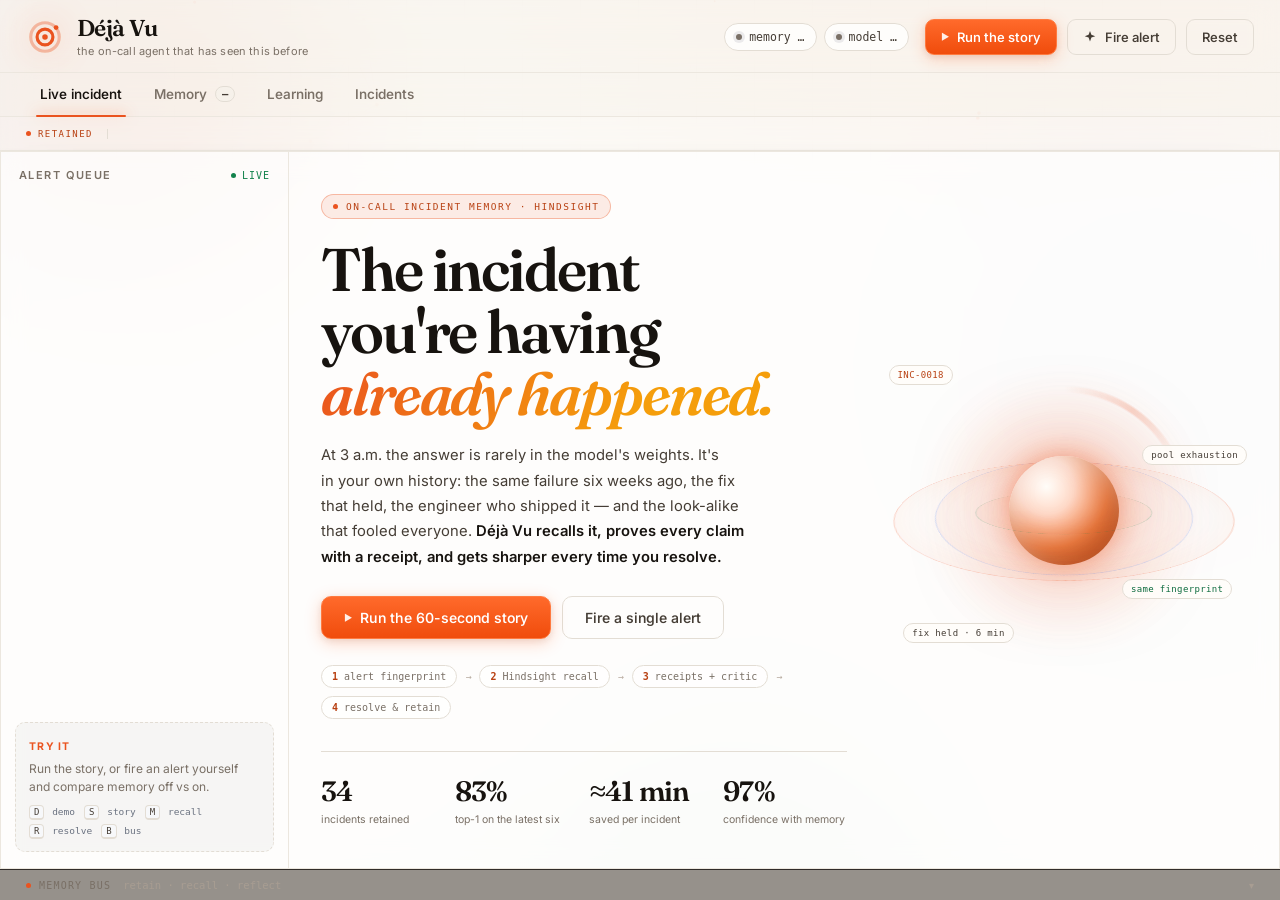
==== commit 73bc252b: "Wire Hindsight Cloud recall, durable live learning, and judge-ready packaging - Seed the cloud bank " ====
--- a/static/index.html
+++ b/static/index.html
@@ -128,6 +128,7 @@
         </div>
         <div id="chart"></div>
       </div>
+      <div id="maturity"></div>
       <div class="two-col">
         <div class="card">
           <h3 class="good">Where memory helped</h3>
@@ -145,7 +146,7 @@
       <div class="page-head">
         <div>
           <h2>The incident corpus</h2>
-          <p class="sub">34 synthetic incidents across 4 services over 90 days, designed so failure classes recur and the agent can actually learn.</p>
+          <p class="sub">Synthetic incidents across 4 services over 90 days, designed so failure classes recur and the agent can actually learn.</p>
         </div>
       </div>
       <div class="card table-card">
--- a/static/style.css
+++ b/static/style.css
@@ -1149,6 +1149,19 @@
   font-family: var(--mono);
   font-size: 10.5px;
   color: var(--muted);
+}
+.mc-badges {
+  margin-left: auto;
+  display: flex;
+  gap: 6px;
+  align-items: center;
+}
+.chip.repeat {
+  color: var(--accent-ink);
+  background: var(--accent-soft);
+  border-color: rgba(234, 83, 31, 0.3);
+  letter-spacing: 0.02em;
+  white-space: nowrap;
 }
 
 .mc-cause { font-size: 13.4px; font-weight: 570; line-height: 1.4; }
@@ -3046,6 +3059,8 @@
   font-size: 8.5px;
 }
 
+[hidden] { display: none !important; }
+
 .inc-detail {
   display: flex;
   flex-direction: column;
@@ -3122,6 +3137,196 @@
 }
 @keyframes drawLine { to { stroke-dashoffset: 0; } }
 
+/* ------------------------------------------------------- learning maturity */
+
+.maturity-head { margin: 4px 0 12px; }
+.maturity-head h3 {
+  margin: 0 0 5px;
+  font-family: var(--serif);
+  font-size: 19px;
+  font-weight: 600;
+  letter-spacing: -0.01em;
+  color: var(--text);
+}
+.maturity-head p {
+  margin: 0;
+  max-width: 760px;
+  font-size: 12.6px;
+  line-height: 1.6;
+  color: var(--text-dim);
+}
+.maturity-grid {
+  display: grid;
+  grid-template-columns: repeat(3, minmax(0, 1fr));
+  gap: 12px;
+}
+.maturity-card {
+  position: relative;
+  overflow: hidden;
+  border: 1px solid var(--line);
+  border-radius: var(--r);
+  padding: 16px 16px 14px;
+  background: var(--panel);
+  box-shadow: 0 18px 40px -34px rgba(50, 30, 10, 0.4);
+}
+.maturity-card::before {
+  content: "";
+  position: absolute;
+  inset: 0 0 auto 0;
+  height: 3px;
+  background: linear-gradient(90deg, #b8afa3, #d9cfc2);
+}
+.maturity-card.warm::before { background: linear-gradient(90deg, #f59e0b, #ff8a3d); }
+.maturity-card.hot::before { background: linear-gradient(90deg, #12824c, #34b374); }
+.mat-top {
+  display: flex;
+  align-items: center;
+  justify-content: space-between;
+  gap: 8px;
+  font-family: var(--mono);
+  font-size: 9.5px;
+  letter-spacing: 0.06em;
+  color: var(--muted);
+  text-transform: uppercase;
+}
+.mat-mem {
+  padding: 3px 7px;
+  border-radius: 5px;
+  border: 1px solid var(--line);
+  background: rgba(250, 247, 242, 0.9);
+  color: var(--text-dim);
+  letter-spacing: 0.02em;
+  text-transform: none;
+}
+.mat-label {
+  margin: 12px 0 10px;
+  font-family: var(--serif);
+  font-size: 21px;
+  font-weight: 600;
+  letter-spacing: -0.015em;
+  color: var(--text);
+}
+.mat-body { display: grid; gap: 9px; }
+.mat-body > div { display: grid; gap: 2px; }
+.mat-body span {
+  font-family: var(--mono);
+  font-size: 8.5px;
+  letter-spacing: 0.1em;
+  text-transform: uppercase;
+  color: var(--muted);
+}
+.mat-body b {
+  font-size: 12.6px;
+  font-weight: 600;
+  line-height: 1.45;
+  color: var(--text);
+}
+.mat-body b.ok { color: var(--good-ink); }
+.mat-body b.bad { color: var(--bad-ink); }
+.mat-foot {
+  display: flex;
+  align-items: center;
+  justify-content: space-between;
+  gap: 8px;
+  margin-top: 12px;
+  padding-top: 10px;
+  border-top: 1px dashed var(--line);
+  font-family: var(--mono);
+  font-size: 9.5px;
+  color: var(--muted);
+}
+.mat-verdict {
+  padding: 2px 6px;
+  border-radius: 4px;
+  font-size: 8.5px;
+  letter-spacing: 0.08em;
+  text-transform: uppercase;
+  border: 1px solid transparent;
+}
+.mat-verdict.ok { color: var(--good-ink); background: var(--good-soft); border-color: rgba(18, 130, 76, 0.25); }
+.mat-verdict.bad { color: var(--bad-ink); background: var(--bad-soft); border-color: rgba(192, 41, 47, 0.22); }
+.mat-note {
+  margin: 10px 0 0;
+  font-size: 11.6px;
+  line-height: 1.55;
+  color: var(--text-dim);
+}
+
+/* ----------------------------------------------------------- story overlay */
+
+.story-bar {
+  position: fixed;
+  left: 50%;
+  bottom: 58px;
+  transform: translate(-50%, 16px);
+  z-index: 70;
+  width: min(640px, calc(100vw - 28px));
+  display: flex;
+  align-items: flex-start;
+  gap: 14px;
+  padding: 14px 16px;
+  border-radius: 12px;
+  border: 1px solid rgba(255, 255, 255, 0.13);
+  background: rgba(10, 12, 18, 0.94);
+  box-shadow: 0 30px 80px -30px rgba(0, 0, 0, 0.72), inset 0 1px 0 rgba(255, 255, 255, 0.07);
+  backdrop-filter: blur(18px);
+  overflow: hidden;
+  opacity: 0;
+  pointer-events: none;
+  transition: opacity 0.4s ease, transform 0.4s cubic-bezier(0.2, 0.8, 0.2, 1);
+}
+.story-bar.show { opacity: 1; transform: translate(-50%, 0); pointer-events: auto; }
+
+/* Cinematic focus while the story runs: the room dims, the answer keeps the light. */
+body.story-on::after {
+  content: "";
+  position: fixed;
+  inset: 0;
+  z-index: 45;
+  pointer-events: none;
+  background: radial-gradient(118% 88% at 50% 42%, transparent 34%, rgba(5, 7, 12, 0.46) 100%);
+  animation: storyDim 0.55s ease both;
+}
+@keyframes storyDim { from { opacity: 0; } to { opacity: 1; } }
+
+.sb-progress {
+  position: absolute;
+  left: 0;
+  bottom: 0;
+  height: 2px;
+  width: calc(var(--p, 0) * 100%);
+  background: linear-gradient(90deg, #ff8a3d, #ea531f);
+  transition: width 0.5s ease;
+}
+.sb-act {
+  flex: 0 0 auto;
+  margin-top: 1px;
+  padding: 3px 7px;
+  border-radius: 5px;
+  border: 1px solid rgba(255, 138, 61, 0.38);
+  background: rgba(255, 92, 26, 0.18);
+  color: #ffb591;
+  font-family: var(--mono);
+  font-size: 8.5px;
+  letter-spacing: 0.08em;
+  text-transform: uppercase;
+  white-space: nowrap;
+}
+.sb-copy b {
+  display: block;
+  font-family: var(--serif);
+  font-size: 15.5px;
+  font-weight: 600;
+  letter-spacing: -0.01em;
+  color: #f7f4ef;
+}
+.sb-copy p {
+  margin: 3px 0 0;
+  font-size: 12px;
+  line-height: 1.55;
+  color: rgba(247, 244, 239, 0.68);
+}
+
 /* ------------------------------------------------------------ responsive */
 
 @media (max-width: 1180px) {
@@ -3142,12 +3347,29 @@
   .hero-proof { margin-top: 24px; }
   .ticker { display: none; }
   .inc-grid { grid-template-columns: 1fr; }
+  .maturity-grid { grid-template-columns: 1fr; }
 }
 
 @media (max-width: 720px) {
   .hero-orb { display: none; }
   .hero-sub { font-size: 14px; }
   .hero-flow { display: none; }
+  .topbar { flex-wrap: wrap; row-gap: 10px; }
+  .top-actions { margin-left: auto; }
+  #btnDemo, #btnReset { display: none; }
+  .brand-text h1 { font-size: 22px; }
+  .stage { padding: 16px 14px 22px; }
+  .story-bar { bottom: 52px; padding: 12px 13px; gap: 10px; }
+  .sb-copy b { font-size: 14px; }
+  .sb-copy p { font-size: 11.5px; }
+}
+
+@media (max-width: 820px) {
+  .rail { display: none; }
+  #tab-live { flex-direction: column; }
+  .stage { overflow-y: auto; }
+  .inc-summary { flex-wrap: wrap; row-gap: 6px; }
+  .inc-toolbar .searchbox { min-width: 0; width: 100%; }
 }
 
 @media (max-width: 720px) {
